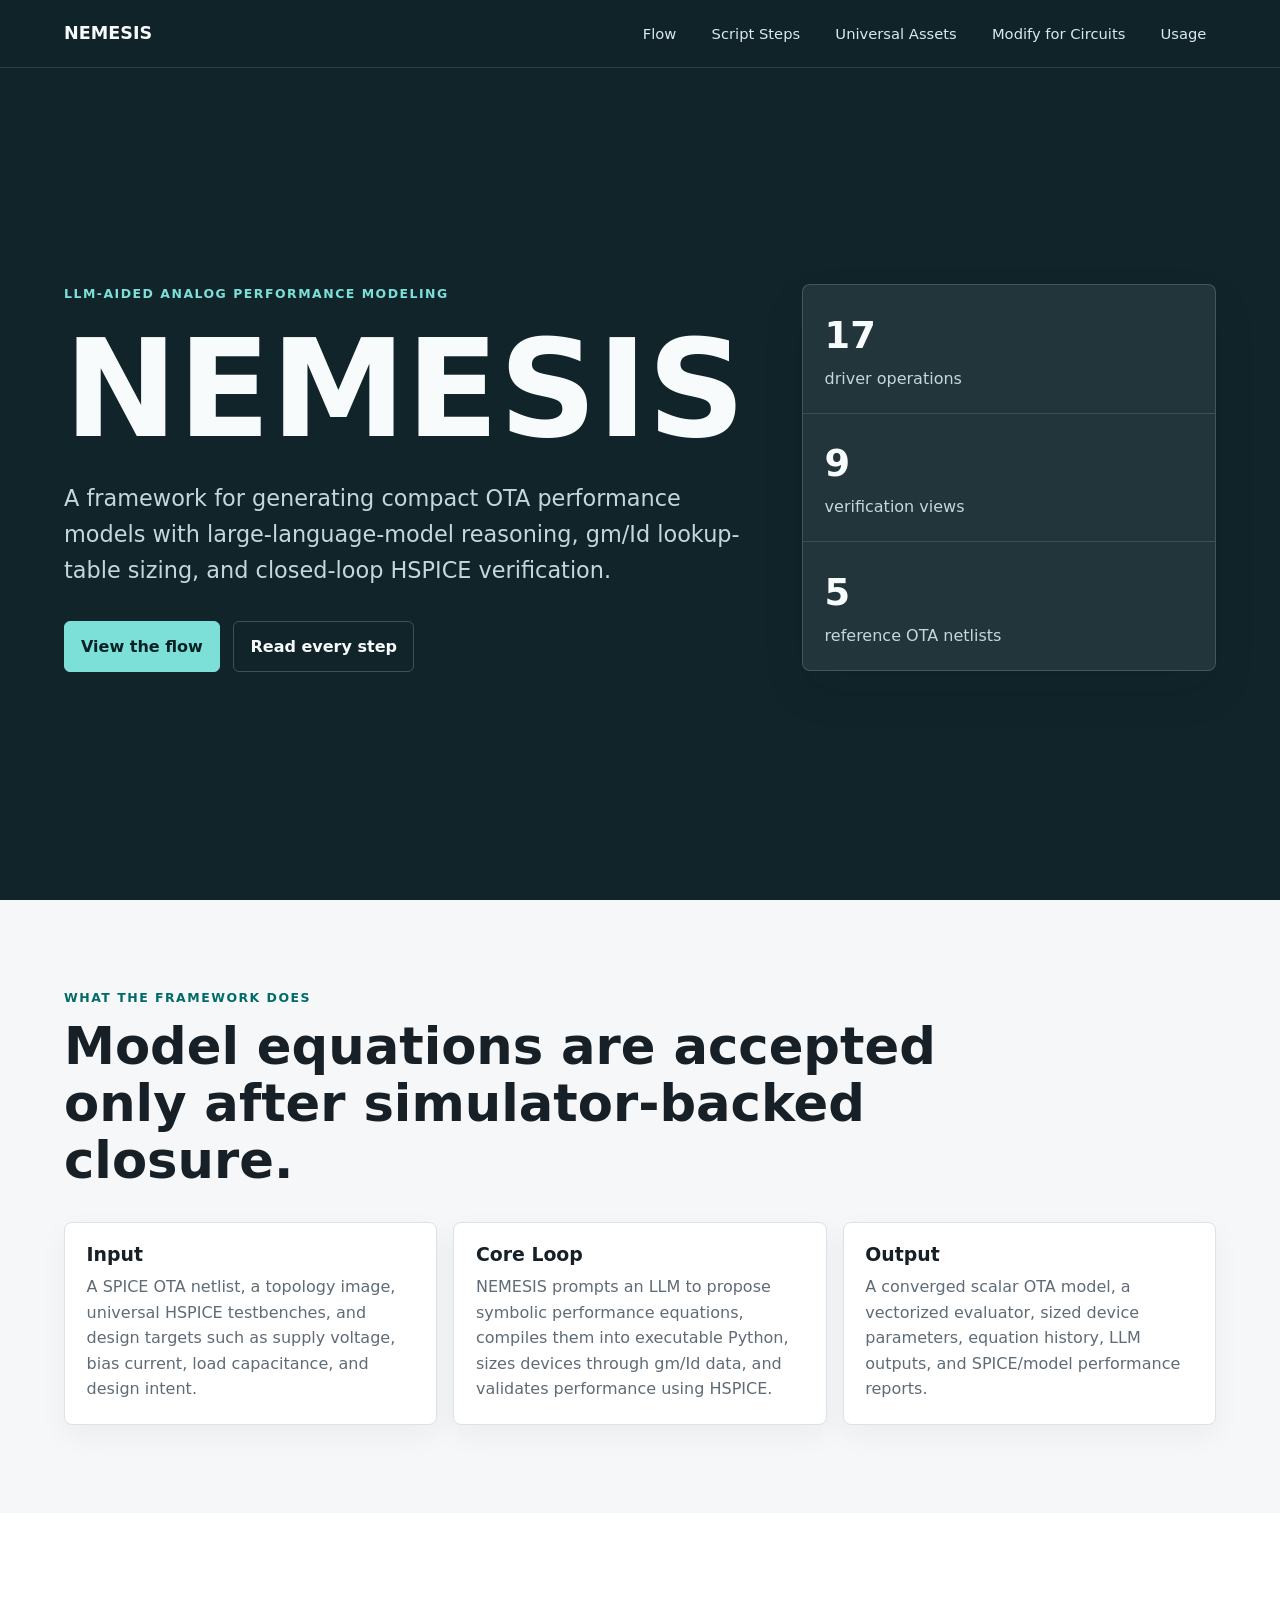
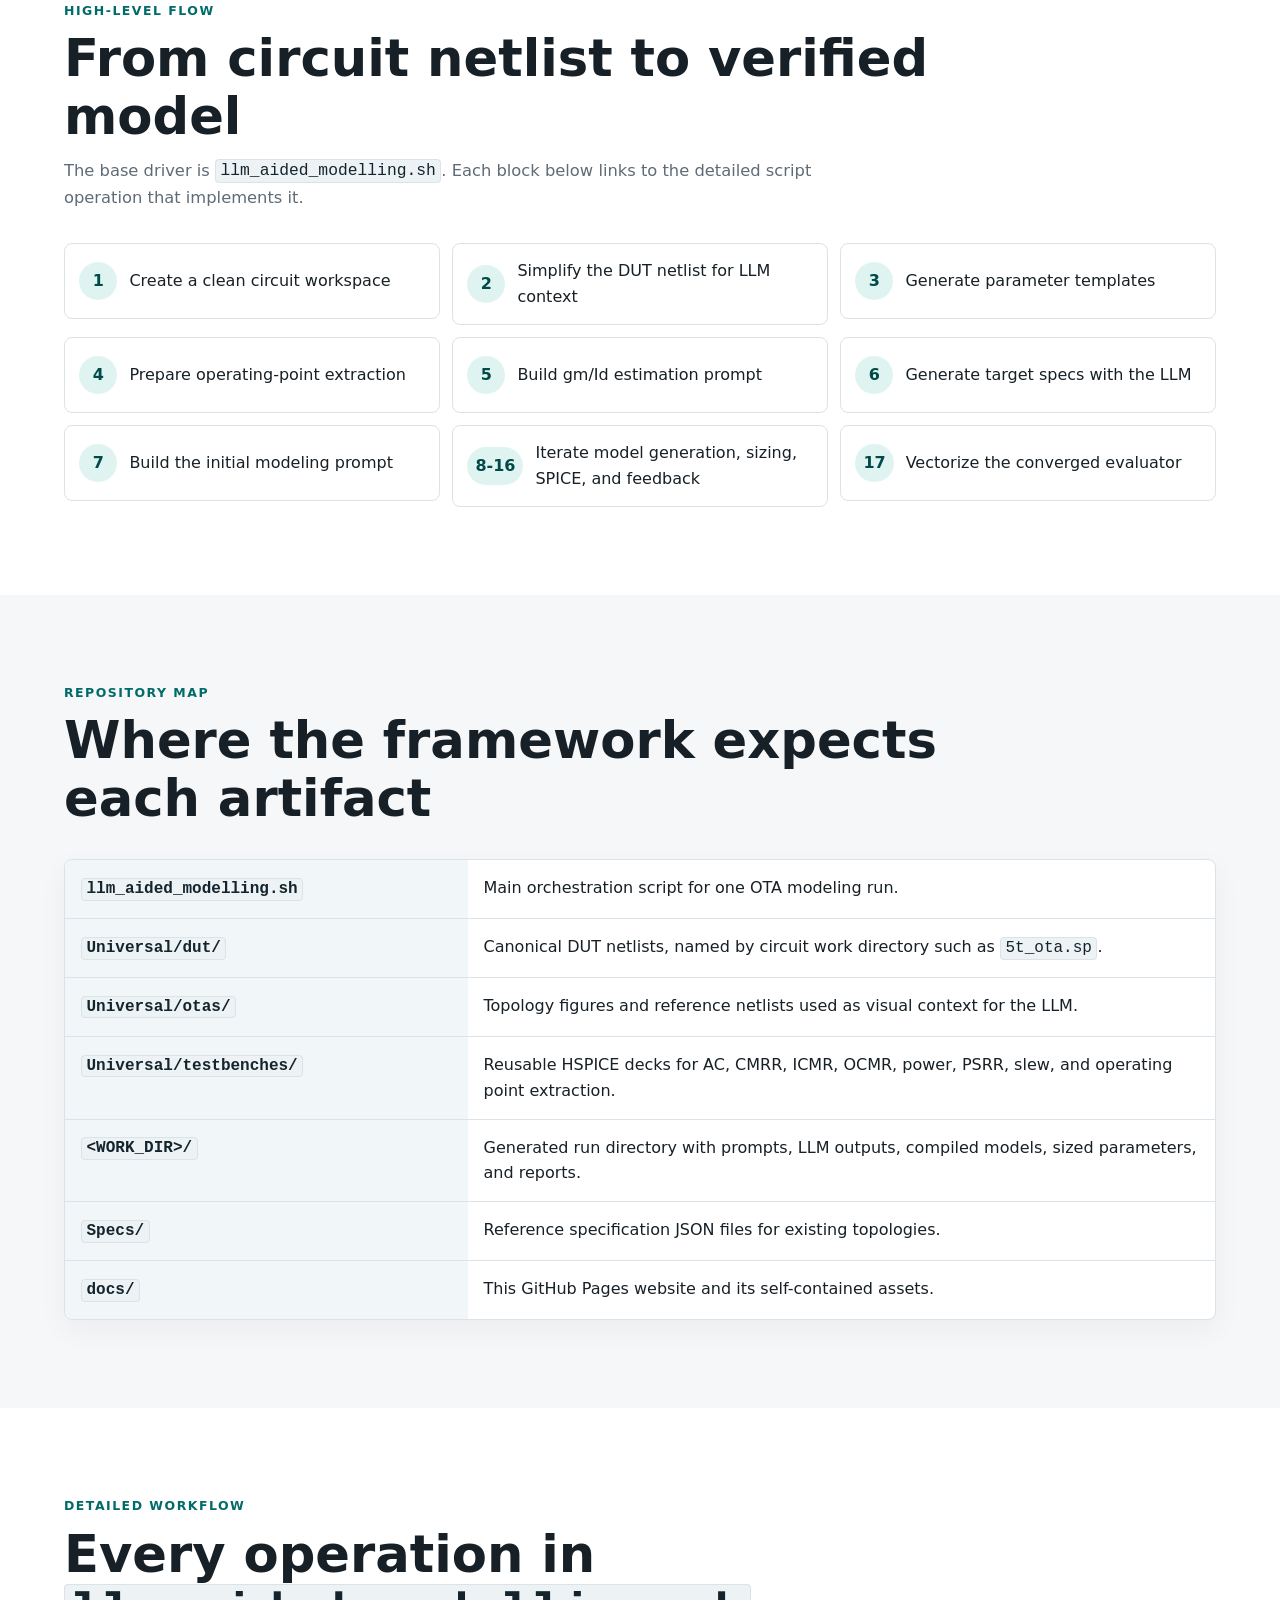
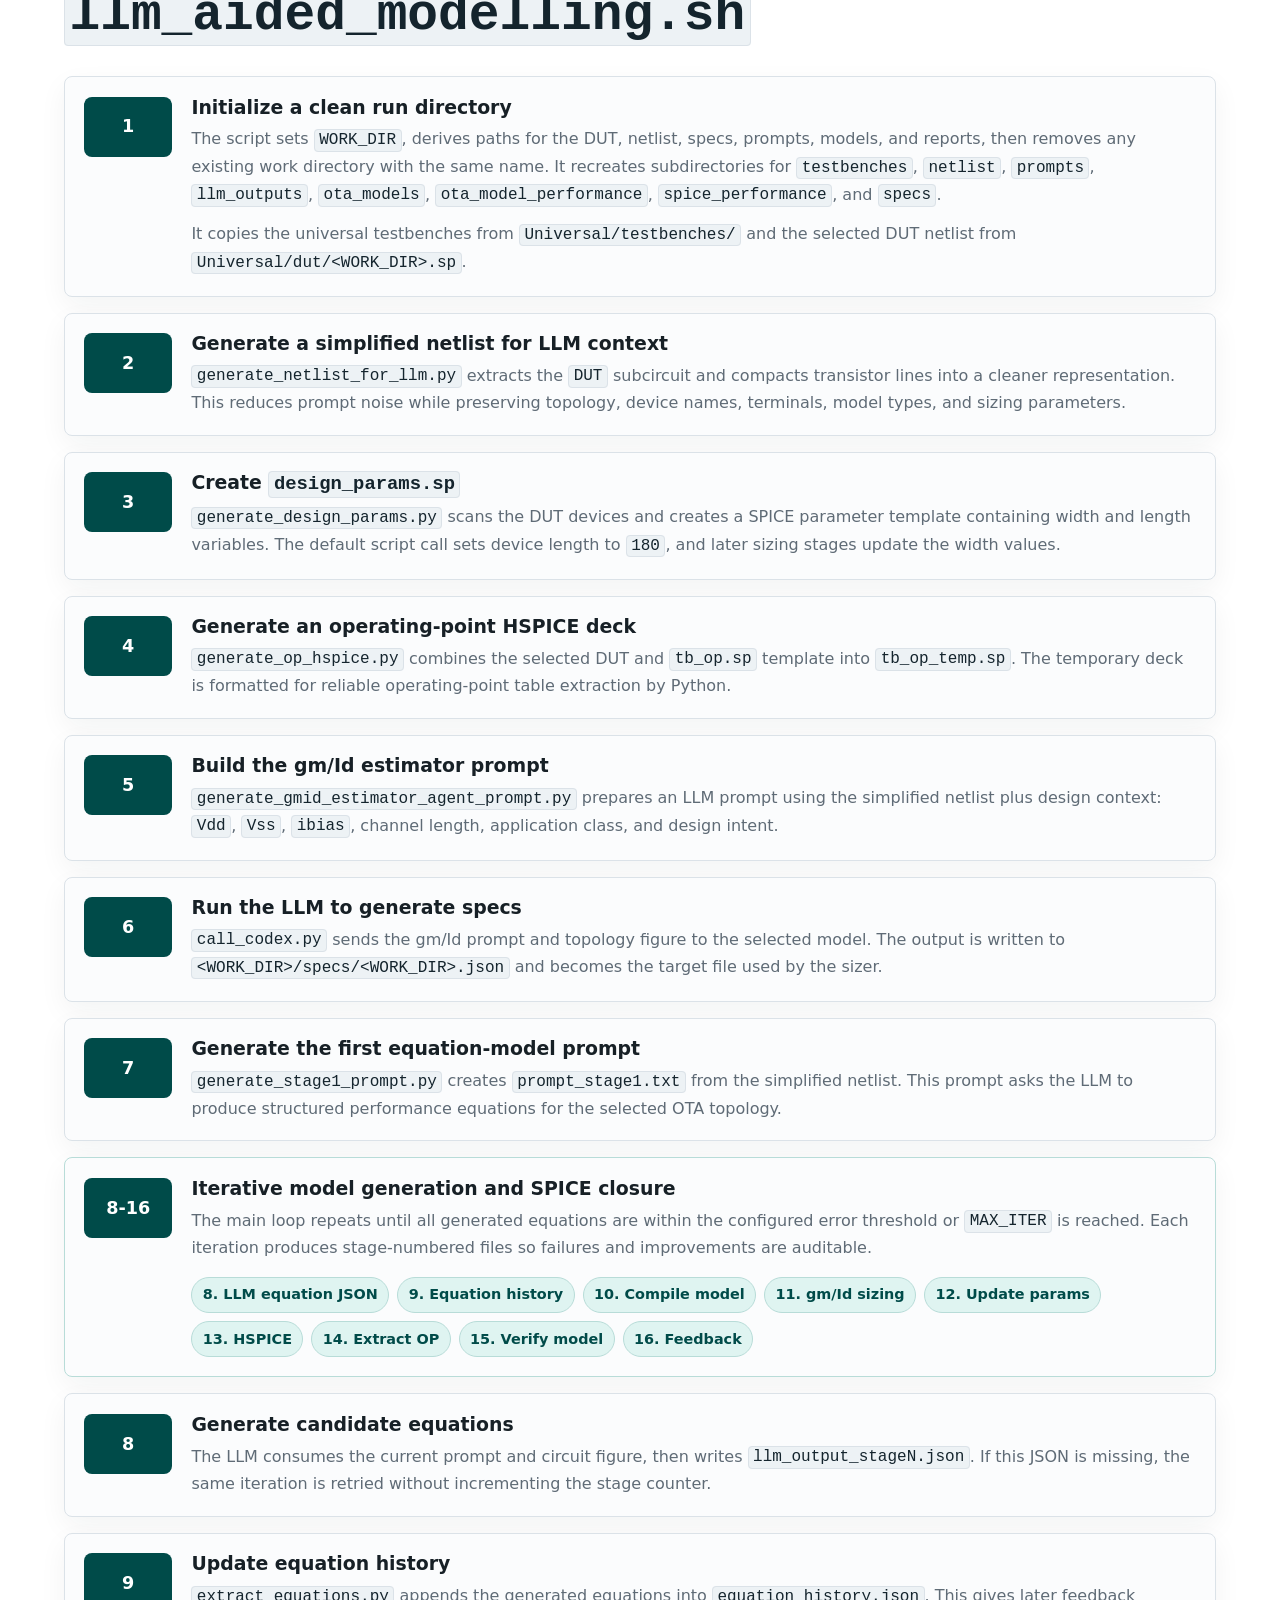
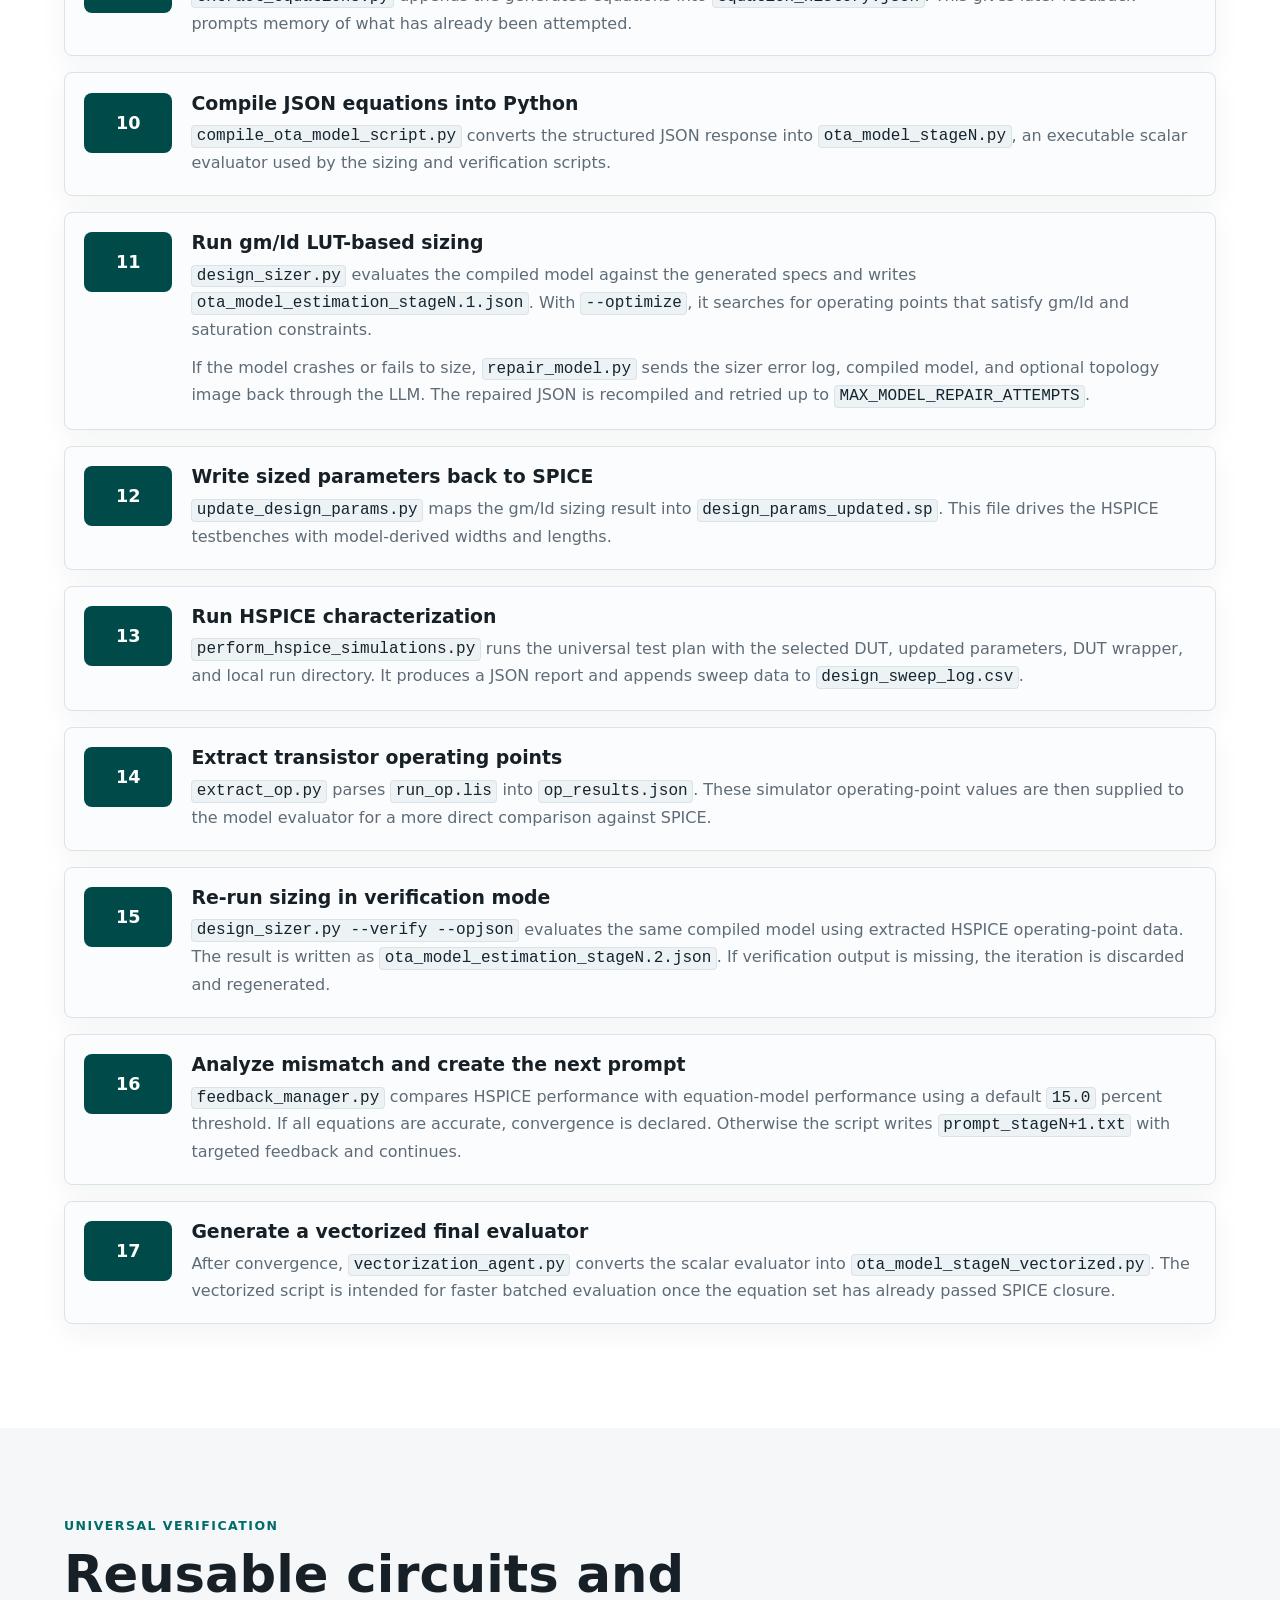
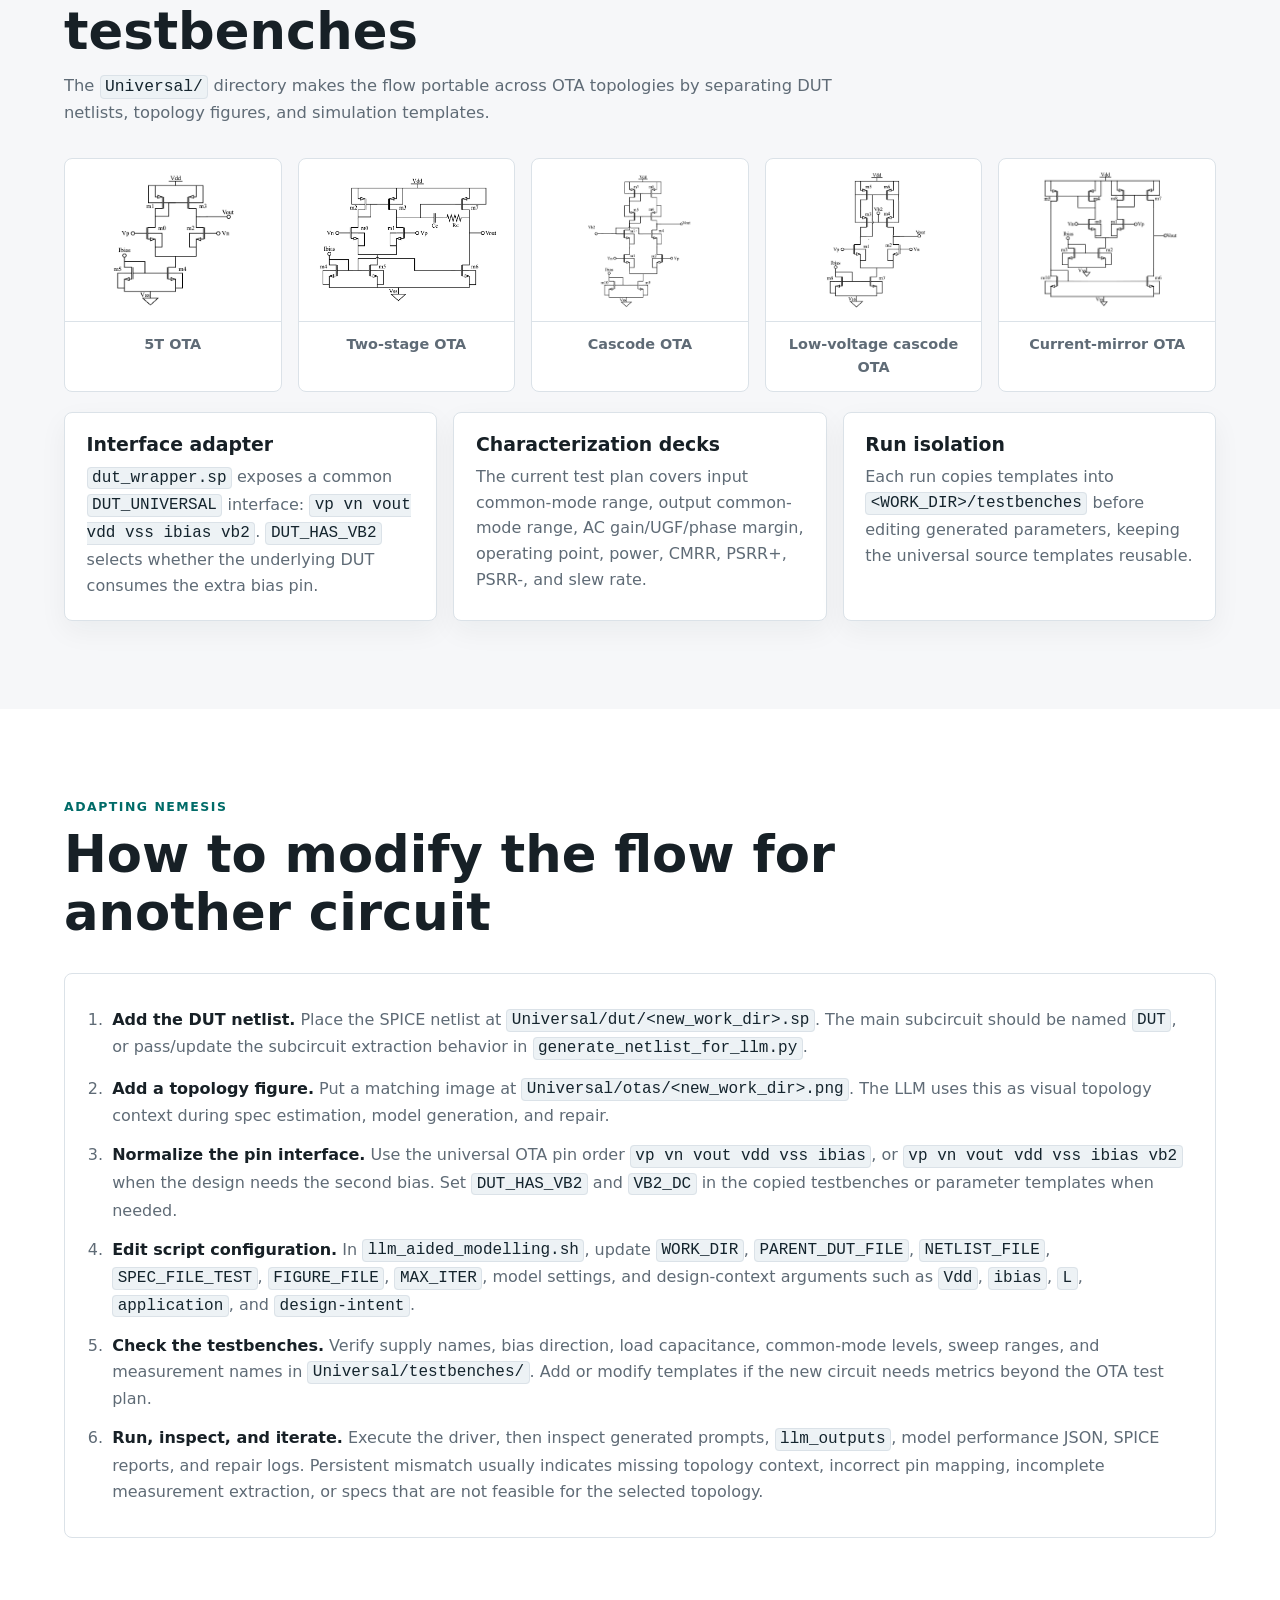
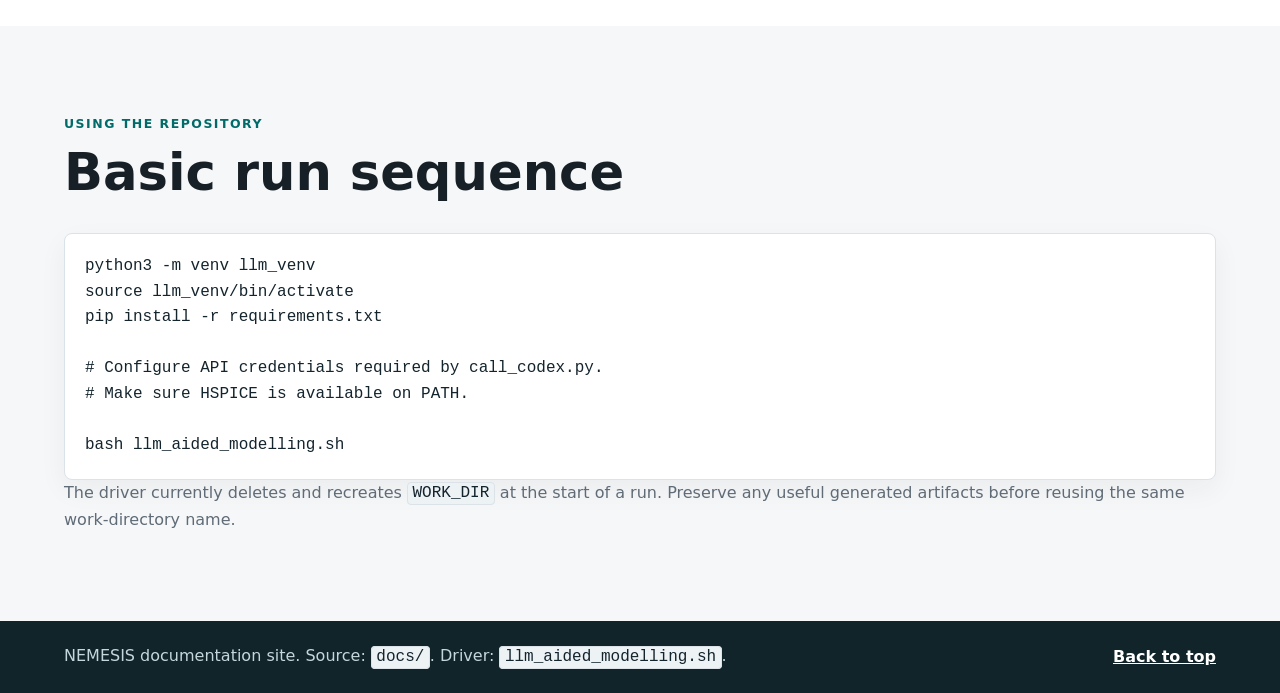
==== docs/index.html @ aa4111bd "Adding documentation" ====
<!doctype html>
<html lang="en">
  <head>
    <meta charset="utf-8">
    <meta name="viewport" content="width=device-width, initial-scale=1">
    <title>NEMESIS | OTA Modeling With SPICE Verification</title>
    <meta
      name="description"
      content="NEMESIS documentation for LLM-aided OTA performance modeling with gm/Id sizing and HSPICE verification."
    >
    <link rel="stylesheet" href="styles.css">
  </head>
  <body>
    <header class="site-header">
      <nav class="topbar" aria-label="Primary">
        <a class="brand" href="#top" aria-label="NEMESIS home">NEMESIS</a>
        <button class="nav-toggle" type="button" aria-expanded="false" aria-controls="site-nav">Menu</button>
        <div class="nav-links" id="site-nav">
          <a href="#flow">Flow</a>
          <a href="#workflow">Script Steps</a>
          <a href="#universal">Universal Assets</a>
          <a href="#adapt">Modify for Circuits</a>
          <a href="#usage">Usage</a>
        </div>
      </nav>
      <section class="hero" id="top">
        <div class="hero-copy">
          <p class="eyebrow">LLM-aided analog performance modeling</p>
          <h1>NEMESIS</h1>
          <p class="lead">
            A framework for generating compact OTA performance models with large-language-model
            reasoning, gm/Id lookup-table sizing, and closed-loop HSPICE verification.
          </p>
          <div class="hero-actions" aria-label="Page shortcuts">
            <a class="button primary" href="#flow">View the flow</a>
            <a class="button secondary" href="#workflow">Read every step</a>
          </div>
        </div>
        <div class="hero-panel" aria-label="Framework summary">
          <div class="metric">
            <span class="metric-value">17</span>
            <span class="metric-label">driver operations</span>
          </div>
          <div class="metric">
            <span class="metric-value">9</span>
            <span class="metric-label">verification views</span>
          </div>
          <div class="metric">
            <span class="metric-value">5</span>
            <span class="metric-label">reference OTA netlists</span>
          </div>
        </div>
      </section>
    </header>

    <main>
      <section class="section intro" id="overview">
        <div class="section-heading">
          <p class="eyebrow">What the framework does</p>
          <h2>Model equations are accepted only after simulator-backed closure.</h2>
        </div>
        <div class="intro-grid">
          <article>
            <h3>Input</h3>
            <p>
              A SPICE OTA netlist, a topology image, universal HSPICE testbenches, and design
              targets such as supply voltage, bias current, load capacitance, and design intent.
            </p>
          </article>
          <article>
            <h3>Core Loop</h3>
            <p>
              NEMESIS prompts an LLM to propose symbolic performance equations, compiles them into
              executable Python, sizes devices through gm/Id data, and validates performance using
              HSPICE.
            </p>
          </article>
          <article>
            <h3>Output</h3>
            <p>
              A converged scalar OTA model, a vectorized evaluator, sized device parameters,
              equation history, LLM outputs, and SPICE/model performance reports.
            </p>
          </article>
        </div>
      </section>

      <section class="section" id="flow">
        <div class="section-heading">
          <p class="eyebrow">High-level flow</p>
          <h2>From circuit netlist to verified model</h2>
          <p>
            The base driver is <code>llm_aided_modelling.sh</code>. Each block below links to the
            detailed script operation that implements it.
          </p>
        </div>
        <ol class="flow-map">
          <li><a href="#step-1"><span>1</span> Create a clean circuit workspace</a></li>
          <li><a href="#step-2"><span>2</span> Simplify the DUT netlist for LLM context</a></li>
          <li><a href="#step-3"><span>3</span> Generate parameter templates</a></li>
          <li><a href="#step-4"><span>4</span> Prepare operating-point extraction</a></li>
          <li><a href="#step-5"><span>5</span> Build gm/Id estimation prompt</a></li>
          <li><a href="#step-6"><span>6</span> Generate target specs with the LLM</a></li>
          <li><a href="#step-7"><span>7</span> Build the initial modeling prompt</a></li>
          <li><a href="#loop"><span>8-16</span> Iterate model generation, sizing, SPICE, and feedback</a></li>
          <li><a href="#step-17"><span>17</span> Vectorize the converged evaluator</a></li>
        </ol>
      </section>

      <section class="section" id="repo-layout">
        <div class="section-heading">
          <p class="eyebrow">Repository map</p>
          <h2>Where the framework expects each artifact</h2>
        </div>
        <div class="layout-table">
          <div><code>llm_aided_modelling.sh</code></div>
          <div>Main orchestration script for one OTA modeling run.</div>
          <div><code>Universal/dut/</code></div>
          <div>Canonical DUT netlists, named by circuit work directory such as <code>5t_ota.sp</code>.</div>
          <div><code>Universal/otas/</code></div>
          <div>Topology figures and reference netlists used as visual context for the LLM.</div>
          <div><code>Universal/testbenches/</code></div>
          <div>Reusable HSPICE decks for AC, CMRR, ICMR, OCMR, power, PSRR, slew, and operating point extraction.</div>
          <div><code>&lt;WORK_DIR&gt;/</code></div>
          <div>Generated run directory with prompts, LLM outputs, compiled models, sized parameters, and reports.</div>
          <div><code>Specs/</code></div>
          <div>Reference specification JSON files for existing topologies.</div>
          <div><code>docs/</code></div>
          <div>This GitHub Pages website and its self-contained assets.</div>
        </div>
      </section>

      <section class="section" id="workflow">
        <div class="section-heading">
          <p class="eyebrow">Detailed workflow</p>
          <h2>Every operation in <code>llm_aided_modelling.sh</code></h2>
        </div>

        <article class="step" id="step-1">
          <div class="step-index">1</div>
          <div>
            <h3>Initialize a clean run directory</h3>
            <p>
              The script sets <code>WORK_DIR</code>, derives paths for the DUT, netlist, specs,
              prompts, models, and reports, then removes any existing work directory with the same
              name. It recreates subdirectories for <code>testbenches</code>, <code>netlist</code>,
              <code>prompts</code>, <code>llm_outputs</code>, <code>ota_models</code>,
              <code>ota_model_performance</code>, <code>spice_performance</code>, and
              <code>specs</code>.
            </p>
            <p>
              It copies the universal testbenches from <code>Universal/testbenches/</code> and the
              selected DUT netlist from <code>Universal/dut/&lt;WORK_DIR&gt;.sp</code>.
            </p>
          </div>
        </article>

        <article class="step" id="step-2">
          <div class="step-index">2</div>
          <div>
            <h3>Generate a simplified netlist for LLM context</h3>
            <p>
              <code>generate_netlist_for_llm.py</code> extracts the <code>DUT</code> subcircuit and
              compacts transistor lines into a cleaner representation. This reduces prompt noise
              while preserving topology, device names, terminals, model types, and sizing
              parameters.
            </p>
          </div>
        </article>

        <article class="step" id="step-3">
          <div class="step-index">3</div>
          <div>
            <h3>Create <code>design_params.sp</code></h3>
            <p>
              <code>generate_design_params.py</code> scans the DUT devices and creates a SPICE
              parameter template containing width and length variables. The default script call sets
              device length to <code>180</code>, and later sizing stages update the width values.
            </p>
          </div>
        </article>

        <article class="step" id="step-4">
          <div class="step-index">4</div>
          <div>
            <h3>Generate an operating-point HSPICE deck</h3>
            <p>
              <code>generate_op_hspice.py</code> combines the selected DUT and
              <code>tb_op.sp</code> template into <code>tb_op_temp.sp</code>. The temporary deck is
              formatted for reliable operating-point table extraction by Python.
            </p>
          </div>
        </article>

        <article class="step" id="step-5">
          <div class="step-index">5</div>
          <div>
            <h3>Build the gm/Id estimator prompt</h3>
            <p>
              <code>generate_gmid_estimator_agent_prompt.py</code> prepares an LLM prompt using the
              simplified netlist plus design context: <code>Vdd</code>, <code>Vss</code>,
              <code>ibias</code>, channel length, application class, and design intent.
            </p>
          </div>
        </article>

        <article class="step" id="step-6">
          <div class="step-index">6</div>
          <div>
            <h3>Run the LLM to generate specs</h3>
            <p>
              <code>call_codex.py</code> sends the gm/Id prompt and topology figure to the selected
              model. The output is written to <code>&lt;WORK_DIR&gt;/specs/&lt;WORK_DIR&gt;.json</code>
              and becomes the target file used by the sizer.
            </p>
          </div>
        </article>

        <article class="step" id="step-7">
          <div class="step-index">7</div>
          <div>
            <h3>Generate the first equation-model prompt</h3>
            <p>
              <code>generate_stage1_prompt.py</code> creates <code>prompt_stage1.txt</code> from the
              simplified netlist. This prompt asks the LLM to produce structured performance
              equations for the selected OTA topology.
            </p>
          </div>
        </article>

        <article class="step loop" id="loop">
          <div class="step-index">8-16</div>
          <div>
            <h3>Iterative model generation and SPICE closure</h3>
            <p>
              The main loop repeats until all generated equations are within the configured error
              threshold or <code>MAX_ITER</code> is reached. Each iteration produces stage-numbered
              files so failures and improvements are auditable.
            </p>
            <div class="substeps">
              <a href="#step-8">8. LLM equation JSON</a>
              <a href="#step-9">9. Equation history</a>
              <a href="#step-10">10. Compile model</a>
              <a href="#step-11">11. gm/Id sizing</a>
              <a href="#step-12">12. Update params</a>
              <a href="#step-13">13. HSPICE</a>
              <a href="#step-14">14. Extract OP</a>
              <a href="#step-15">15. Verify model</a>
              <a href="#step-16">16. Feedback</a>
            </div>
          </div>
        </article>

        <article class="step" id="step-8">
          <div class="step-index">8</div>
          <div>
            <h3>Generate candidate equations</h3>
            <p>
              The LLM consumes the current prompt and circuit figure, then writes
              <code>llm_output_stageN.json</code>. If this JSON is missing, the same iteration is
              retried without incrementing the stage counter.
            </p>
          </div>
        </article>

        <article class="step" id="step-9">
          <div class="step-index">9</div>
          <div>
            <h3>Update equation history</h3>
            <p>
              <code>extract_equations.py</code> appends the generated equations into
              <code>equation_history.json</code>. This gives later feedback prompts memory of what
              has already been attempted.
            </p>
          </div>
        </article>

        <article class="step" id="step-10">
          <div class="step-index">10</div>
          <div>
            <h3>Compile JSON equations into Python</h3>
            <p>
              <code>compile_ota_model_script.py</code> converts the structured JSON response into
              <code>ota_model_stageN.py</code>, an executable scalar evaluator used by the sizing and
              verification scripts.
            </p>
          </div>
        </article>

        <article class="step" id="step-11">
          <div class="step-index">11</div>
          <div>
            <h3>Run gm/Id LUT-based sizing</h3>
            <p>
              <code>design_sizer.py</code> evaluates the compiled model against the generated specs
              and writes <code>ota_model_estimation_stageN.1.json</code>. With
              <code>--optimize</code>, it searches for operating points that satisfy gm/Id and
              saturation constraints.
            </p>
            <p>
              If the model crashes or fails to size, <code>repair_model.py</code> sends the sizer
              error log, compiled model, and optional topology image back through the LLM. The
              repaired JSON is recompiled and retried up to <code>MAX_MODEL_REPAIR_ATTEMPTS</code>.
            </p>
          </div>
        </article>

        <article class="step" id="step-12">
          <div class="step-index">12</div>
          <div>
            <h3>Write sized parameters back to SPICE</h3>
            <p>
              <code>update_design_params.py</code> maps the gm/Id sizing result into
              <code>design_params_updated.sp</code>. This file drives the HSPICE testbenches with
              model-derived widths and lengths.
            </p>
          </div>
        </article>

        <article class="step" id="step-13">
          <div class="step-index">13</div>
          <div>
            <h3>Run HSPICE characterization</h3>
            <p>
              <code>perform_hspice_simulations.py</code> runs the universal test plan with the
              selected DUT, updated parameters, DUT wrapper, and local run directory. It produces a
              JSON report and appends sweep data to <code>design_sweep_log.csv</code>.
            </p>
          </div>
        </article>

        <article class="step" id="step-14">
          <div class="step-index">14</div>
          <div>
            <h3>Extract transistor operating points</h3>
            <p>
              <code>extract_op.py</code> parses <code>run_op.lis</code> into
              <code>op_results.json</code>. These simulator operating-point values are then supplied
              to the model evaluator for a more direct comparison against SPICE.
            </p>
          </div>
        </article>

        <article class="step" id="step-15">
          <div class="step-index">15</div>
          <div>
            <h3>Re-run sizing in verification mode</h3>
            <p>
              <code>design_sizer.py --verify --opjson</code> evaluates the same compiled model using
              extracted HSPICE operating-point data. The result is written as
              <code>ota_model_estimation_stageN.2.json</code>. If verification output is missing,
              the iteration is discarded and regenerated.
            </p>
          </div>
        </article>

        <article class="step" id="step-16">
          <div class="step-index">16</div>
          <div>
            <h3>Analyze mismatch and create the next prompt</h3>
            <p>
              <code>feedback_manager.py</code> compares HSPICE performance with equation-model
              performance using a default <code>15.0</code> percent threshold. If all equations are
              accurate, convergence is declared. Otherwise the script writes
              <code>prompt_stageN+1.txt</code> with targeted feedback and continues.
            </p>
          </div>
        </article>

        <article class="step" id="step-17">
          <div class="step-index">17</div>
          <div>
            <h3>Generate a vectorized final evaluator</h3>
            <p>
              After convergence, <code>vectorization_agent.py</code> converts the scalar evaluator
              into <code>ota_model_stageN_vectorized.py</code>. The vectorized script is intended for
              faster batched evaluation once the equation set has already passed SPICE closure.
            </p>
          </div>
        </article>
      </section>

      <section class="section" id="universal">
        <div class="section-heading">
          <p class="eyebrow">Universal verification</p>
          <h2>Reusable circuits and testbenches</h2>
          <p>
            The <code>Universal/</code> directory makes the flow portable across OTA topologies by
            separating DUT netlists, topology figures, and simulation templates.
          </p>
        </div>

        <div class="gallery">
          <figure><img src="assets/5t_ota.png" alt="5 transistor OTA topology"><figcaption>5T OTA</figcaption></figure>
          <figure><img src="assets/2s_ota.png" alt="Two-stage OTA topology"><figcaption>Two-stage OTA</figcaption></figure>
          <figure><img src="assets/cascode_ota.png" alt="Cascode OTA topology"><figcaption>Cascode OTA</figcaption></figure>
          <figure><img src="assets/lv_cas_ota.png" alt="Low-voltage cascode OTA topology"><figcaption>Low-voltage cascode OTA</figcaption></figure>
          <figure><img src="assets/cm_ota.png" alt="Current mirror OTA topology"><figcaption>Current-mirror OTA</figcaption></figure>
        </div>

        <div class="cards">
          <article>
            <h3>Interface adapter</h3>
            <p>
              <code>dut_wrapper.sp</code> exposes a common <code>DUT_UNIVERSAL</code> interface:
              <code>vp vn vout vdd vss ibias vb2</code>. <code>DUT_HAS_VB2</code> selects whether
              the underlying DUT consumes the extra bias pin.
            </p>
          </article>
          <article>
            <h3>Characterization decks</h3>
            <p>
              The current test plan covers input common-mode range, output common-mode range, AC
              gain/UGF/phase margin, operating point, power, CMRR, PSRR+, PSRR-, and slew rate.
            </p>
          </article>
          <article>
            <h3>Run isolation</h3>
            <p>
              Each run copies templates into <code>&lt;WORK_DIR&gt;/testbenches</code> before editing
              generated parameters, keeping the universal source templates reusable.
            </p>
          </article>
        </div>
      </section>

      <section class="section" id="adapt">
        <div class="section-heading">
          <p class="eyebrow">Adapting NEMESIS</p>
          <h2>How to modify the flow for another circuit</h2>
        </div>
        <ol class="adapt-list">
          <li>
            <strong>Add the DUT netlist.</strong>
            Place the SPICE netlist at <code>Universal/dut/&lt;new_work_dir&gt;.sp</code>. The main
            subcircuit should be named <code>DUT</code>, or pass/update the subcircuit extraction
            behavior in <code>generate_netlist_for_llm.py</code>.
          </li>
          <li>
            <strong>Add a topology figure.</strong>
            Put a matching image at <code>Universal/otas/&lt;new_work_dir&gt;.png</code>. The LLM uses
            this as visual topology context during spec estimation, model generation, and repair.
          </li>
          <li>
            <strong>Normalize the pin interface.</strong>
            Use the universal OTA pin order <code>vp vn vout vdd vss ibias</code>, or
            <code>vp vn vout vdd vss ibias vb2</code> when the design needs the second bias.
            Set <code>DUT_HAS_VB2</code> and <code>VB2_DC</code> in the copied testbenches or
            parameter templates when needed.
          </li>
          <li>
            <strong>Edit script configuration.</strong>
            In <code>llm_aided_modelling.sh</code>, update <code>WORK_DIR</code>,
            <code>PARENT_DUT_FILE</code>, <code>NETLIST_FILE</code>, <code>SPEC_FILE_TEST</code>,
            <code>FIGURE_FILE</code>, <code>MAX_ITER</code>, model settings, and design-context
            arguments such as <code>Vdd</code>, <code>ibias</code>, <code>L</code>,
            <code>application</code>, and <code>design-intent</code>.
          </li>
          <li>
            <strong>Check the testbenches.</strong>
            Verify supply names, bias direction, load capacitance, common-mode levels, sweep ranges,
            and measurement names in <code>Universal/testbenches/</code>. Add or modify templates if
            the new circuit needs metrics beyond the OTA test plan.
          </li>
          <li>
            <strong>Run, inspect, and iterate.</strong>
            Execute the driver, then inspect generated prompts, <code>llm_outputs</code>, model
            performance JSON, SPICE reports, and repair logs. Persistent mismatch usually indicates
            missing topology context, incorrect pin mapping, incomplete measurement extraction, or
            specs that are not feasible for the selected topology.
          </li>
        </ol>
      </section>

      <section class="section" id="usage">
        <div class="section-heading">
          <p class="eyebrow">Using the repository</p>
          <h2>Basic run sequence</h2>
        </div>
        <div class="command-block">
          <pre><code>python3 -m venv llm_venv
source llm_venv/bin/activate
pip install -r requirements.txt

# Configure API credentials required by call_codex.py.
# Make sure HSPICE is available on PATH.

bash llm_aided_modelling.sh</code></pre>
        </div>
        <p>
          The driver currently deletes and recreates <code>WORK_DIR</code> at the start of a run.
          Preserve any useful generated artifacts before reusing the same work-directory name.
        </p>
      </section>
    </main>

    <footer class="footer">
      <p>NEMESIS documentation site. Source: <code>docs/</code>. Driver: <code>llm_aided_modelling.sh</code>.</p>
      <a href="#top">Back to top</a>
    </footer>

    <script src="script.js"></script>
  </body>
</html>
---- docs/styles.css ----
:root {
  --bg: #f6f7f9;
  --surface: #ffffff;
  --ink: #172026;
  --muted: #5f6b76;
  --line: #dbe2e8;
  --accent: #006b68;
  --accent-dark: #004b49;
  --accent-soft: #dff4f1;
  --warning: #8a5b00;
  --code: #14242d;
  --shadow: 0 20px 45px rgba(18, 31, 40, 0.08);
}

* {
  box-sizing: border-box;
}

html {
  scroll-behavior: smooth;
}

body {
  margin: 0;
  background: var(--bg);
  color: var(--ink);
  font-family: Inter, ui-sans-serif, system-ui, -apple-system, BlinkMacSystemFont, "Segoe UI", sans-serif;
  line-height: 1.6;
}

a {
  color: inherit;
}

code,
pre {
  font-family: "SFMono-Regular", Consolas, "Liberation Mono", monospace;
}

code {
  background: #edf2f5;
  border: 1px solid var(--line);
  border-radius: 4px;
  color: var(--code);
  padding: 0.08rem 0.28rem;
}

.site-header {
  background: #10242a;
  color: #f7fbfc;
}

.topbar {
  align-items: center;
  border-bottom: 1px solid rgba(255, 255, 255, 0.12);
  display: flex;
  justify-content: space-between;
  min-height: 68px;
  padding: 0 5vw;
  position: sticky;
  top: 0;
  z-index: 20;
  background: rgba(16, 36, 42, 0.95);
  backdrop-filter: blur(10px);
}

.brand {
  font-size: 1.1rem;
  font-weight: 800;
  letter-spacing: 0;
  text-decoration: none;
}

.nav-links {
  align-items: center;
  display: flex;
  gap: 1rem;
}

.nav-links a {
  border-radius: 4px;
  color: #dce9ec;
  font-size: 0.92rem;
  padding: 0.45rem 0.6rem;
  text-decoration: none;
}

.nav-links a:hover {
  background: rgba(255, 255, 255, 0.09);
  color: #ffffff;
}

.nav-toggle {
  display: none;
}

.hero {
  align-items: center;
  display: grid;
  gap: 3rem;
  grid-template-columns: minmax(0, 1.25fr) minmax(280px, 0.75fr);
  min-height: calc(100vh - 68px);
  padding: 7vw 5vw 8vw;
}

.hero-copy {
  max-width: 820px;
}

.eyebrow {
  color: var(--accent);
  font-size: 0.78rem;
  font-weight: 800;
  letter-spacing: 0.12em;
  margin: 0 0 0.6rem;
  text-transform: uppercase;
}

.site-header .eyebrow {
  color: #7de0d8;
}

h1,
h2,
h3 {
  letter-spacing: 0;
  line-height: 1.12;
  margin: 0;
}

h1 {
  font-size: clamp(3.4rem, 11vw, 8.5rem);
  font-weight: 900;
}

h2 {
  font-size: clamp(2rem, 4vw, 3.7rem);
  max-width: 980px;
}

h3 {
  font-size: 1.18rem;
}

p {
  color: var(--muted);
  margin: 0;
}

.site-header p {
  color: #c6d7dc;
}

.lead {
  font-size: clamp(1.05rem, 2vw, 1.4rem);
  margin-top: 1rem;
  max-width: 820px;
}

.hero-actions {
  display: flex;
  flex-wrap: wrap;
  gap: 0.85rem;
  margin-top: 2rem;
}

.button {
  border: 1px solid rgba(255, 255, 255, 0.2);
  border-radius: 6px;
  display: inline-flex;
  font-weight: 750;
  min-height: 44px;
  padding: 0.72rem 1rem;
  text-decoration: none;
}

.button.primary {
  background: #7de0d8;
  border-color: #7de0d8;
  color: #072225;
}

.button.secondary {
  color: #f7fbfc;
}

.hero-panel {
  background: rgba(255, 255, 255, 0.08);
  border: 1px solid rgba(255, 255, 255, 0.16);
  border-radius: 8px;
  box-shadow: var(--shadow);
  display: grid;
}

.metric {
  border-bottom: 1px solid rgba(255, 255, 255, 0.13);
  padding: 1.35rem;
}

.metric:last-child {
  border-bottom: 0;
}

.metric-value {
  display: block;
  font-size: 2.3rem;
  font-weight: 900;
}

.metric-label {
  color: #c6d7dc;
}

.section {
  padding: 5.5rem 5vw;
}

.section:nth-child(even) {
  background: var(--surface);
}

.section-heading {
  margin-bottom: 2rem;
  max-width: 1050px;
}

.section-heading p:not(.eyebrow) {
  font-size: 1.02rem;
  margin-top: 0.8rem;
  max-width: 780px;
}

.intro-grid,
.cards {
  display: grid;
  gap: 1rem;
  grid-template-columns: repeat(3, minmax(0, 1fr));
}

.intro-grid article,
.cards article,
.step,
.layout-table,
.command-block {
  background: var(--surface);
  border: 1px solid var(--line);
  border-radius: 8px;
  box-shadow: 0 10px 28px rgba(18, 31, 40, 0.05);
}

.section:nth-child(even) .intro-grid article,
.section:nth-child(even) .cards article,
.section:nth-child(even) .step,
.section:nth-child(even) .layout-table,
.section:nth-child(even) .command-block {
  background: #fbfcfd;
}

.intro-grid article,
.cards article {
  padding: 1.35rem;
}

.intro-grid h3,
.cards h3 {
  margin-bottom: 0.55rem;
}

.flow-map {
  counter-reset: flow;
  display: grid;
  gap: 0.75rem;
  grid-template-columns: repeat(3, minmax(0, 1fr));
  list-style: none;
  margin: 0;
  padding: 0;
}

.flow-map a {
  align-items: center;
  background: var(--surface);
  border: 1px solid var(--line);
  border-radius: 8px;
  display: flex;
  gap: 0.75rem;
  min-height: 76px;
  padding: 0.9rem;
  text-decoration: none;
}

.flow-map a:hover {
  border-color: var(--accent);
}

.flow-map span {
  align-items: center;
  background: var(--accent-soft);
  border-radius: 999px;
  color: var(--accent-dark);
  display: inline-flex;
  flex: 0 0 auto;
  font-weight: 850;
  height: 38px;
  justify-content: center;
  min-width: 38px;
  padding: 0 0.5rem;
}

.layout-table {
  display: grid;
  grid-template-columns: minmax(220px, 0.35fr) minmax(0, 0.65fr);
  overflow: hidden;
}

.layout-table > div {
  border-bottom: 1px solid var(--line);
  padding: 0.95rem 1rem;
}

.layout-table > div:nth-last-child(-n + 2) {
  border-bottom: 0;
}

.layout-table > div:nth-child(odd) {
  background: #f1f6f8;
  font-weight: 700;
}

.step {
  display: grid;
  gap: 1.2rem;
  grid-template-columns: 88px minmax(0, 1fr);
  margin-bottom: 1rem;
  padding: 1.2rem;
  scroll-margin-top: 88px;
}

.step-index {
  align-items: center;
  background: var(--accent-dark);
  border-radius: 8px;
  color: #ffffff;
  display: flex;
  font-size: 1.1rem;
  font-weight: 900;
  height: 60px;
  justify-content: center;
  min-width: 60px;
  padding: 0 0.35rem;
}

.step h3 {
  margin-bottom: 0.55rem;
}

.step p + p {
  margin-top: 0.75rem;
}

.loop {
  border-color: #b8dcd8;
}

.substeps {
  display: flex;
  flex-wrap: wrap;
  gap: 0.5rem;
  margin-top: 1rem;
}

.substeps a {
  background: var(--accent-soft);
  border: 1px solid #b8dcd8;
  border-radius: 999px;
  color: var(--accent-dark);
  font-size: 0.9rem;
  font-weight: 750;
  padding: 0.35rem 0.65rem;
  text-decoration: none;
}

.gallery {
  display: grid;
  gap: 1rem;
  grid-template-columns: repeat(5, minmax(0, 1fr));
  margin-bottom: 1.25rem;
}

figure {
  background: var(--surface);
  border: 1px solid var(--line);
  border-radius: 8px;
  margin: 0;
  overflow: hidden;
}

figure img {
  aspect-ratio: 4 / 3;
  display: block;
  object-fit: contain;
  padding: 0.75rem;
  width: 100%;
}

figcaption {
  border-top: 1px solid var(--line);
  color: var(--muted);
  font-size: 0.9rem;
  font-weight: 700;
  padding: 0.7rem;
  text-align: center;
}

.adapt-list {
  background: var(--surface);
  border: 1px solid var(--line);
  border-radius: 8px;
  margin: 0;
  padding: 1.2rem 1.2rem 1.2rem 2.7rem;
}

.adapt-list li {
  color: var(--muted);
  margin: 0.85rem 0;
  padding-left: 0.25rem;
}

.adapt-list strong {
  color: var(--ink);
}

.command-block {
  overflow-x: auto;
}

pre {
  margin: 0;
  padding: 1.25rem;
}

pre code {
  background: transparent;
  border: 0;
  color: var(--code);
  display: block;
  padding: 0;
}

.footer {
  align-items: center;
  background: #10242a;
  color: #e9f3f5;
  display: flex;
  gap: 1rem;
  justify-content: space-between;
  padding: 1.4rem 5vw;
}

.footer p {
  color: #c6d7dc;
}

.footer a {
  color: #ffffff;
  font-weight: 800;
}

@media (max-width: 980px) {
  .hero,
  .intro-grid,
  .cards,
  .flow-map {
    grid-template-columns: 1fr;
  }

  .gallery {
    grid-template-columns: repeat(2, minmax(0, 1fr));
  }
}

@media (max-width: 720px) {
  .topbar {
    align-items: flex-start;
    flex-wrap: wrap;
    padding: 0.9rem 5vw;
  }

  .nav-toggle {
    background: transparent;
    border: 1px solid rgba(255, 255, 255, 0.35);
    border-radius: 6px;
    color: #ffffff;
    display: inline-flex;
    font: inherit;
    font-weight: 800;
    padding: 0.45rem 0.6rem;
  }

  .nav-links {
    display: none;
    flex-basis: 100%;
    flex-direction: column;
    gap: 0.2rem;
    margin-top: 0.8rem;
  }

  .nav-links.open {
    display: flex;
  }

  .nav-links a {
    width: 100%;
  }

  .hero {
    min-height: auto;
    padding-top: 5rem;
  }

  .section {
    padding: 4rem 5vw;
  }

  .layout-table,
  .step {
    grid-template-columns: 1fr;
  }

  .layout-table > div {
    border-bottom: 0;
  }

  .layout-table > div:nth-child(even) {
    border-bottom: 1px solid var(--line);
    padding-top: 0.2rem;
  }

  .gallery {
    grid-template-columns: 1fr;
  }

  .footer {
    align-items: flex-start;
    flex-direction: column;
  }
}
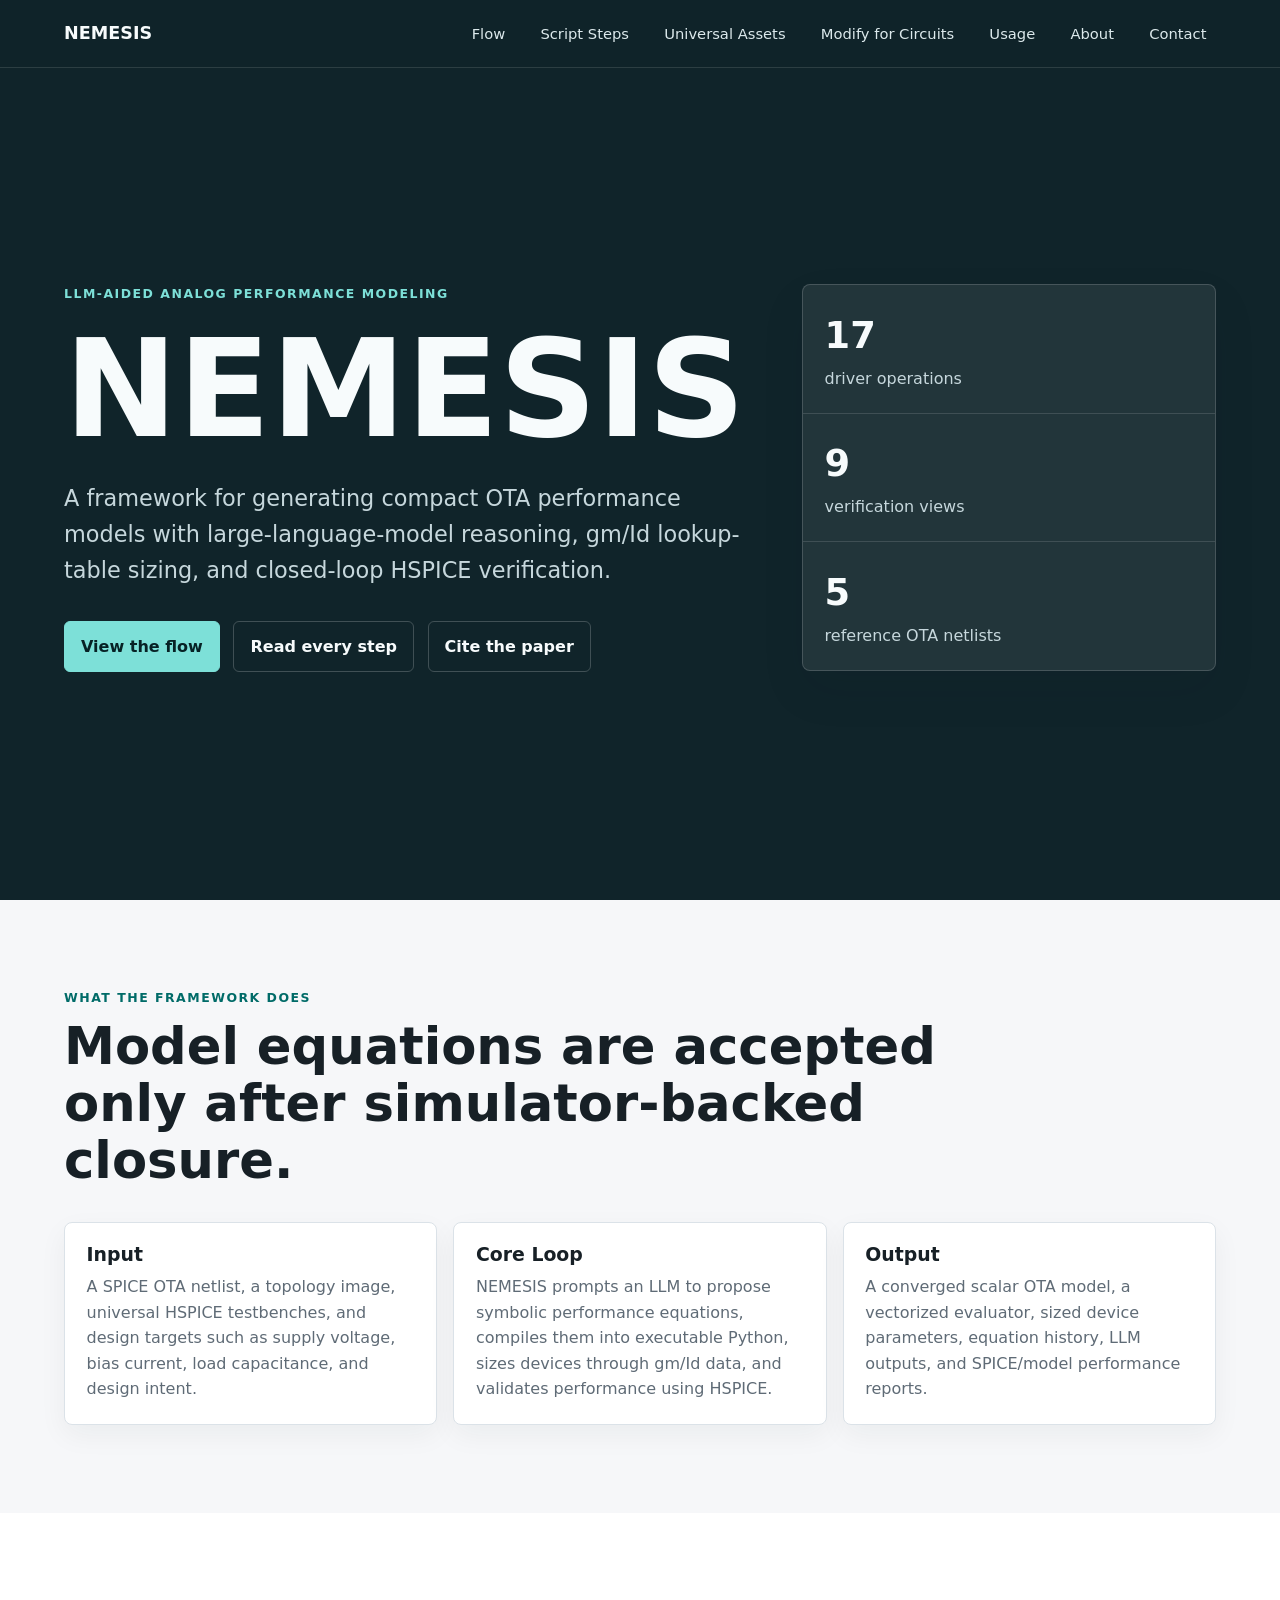
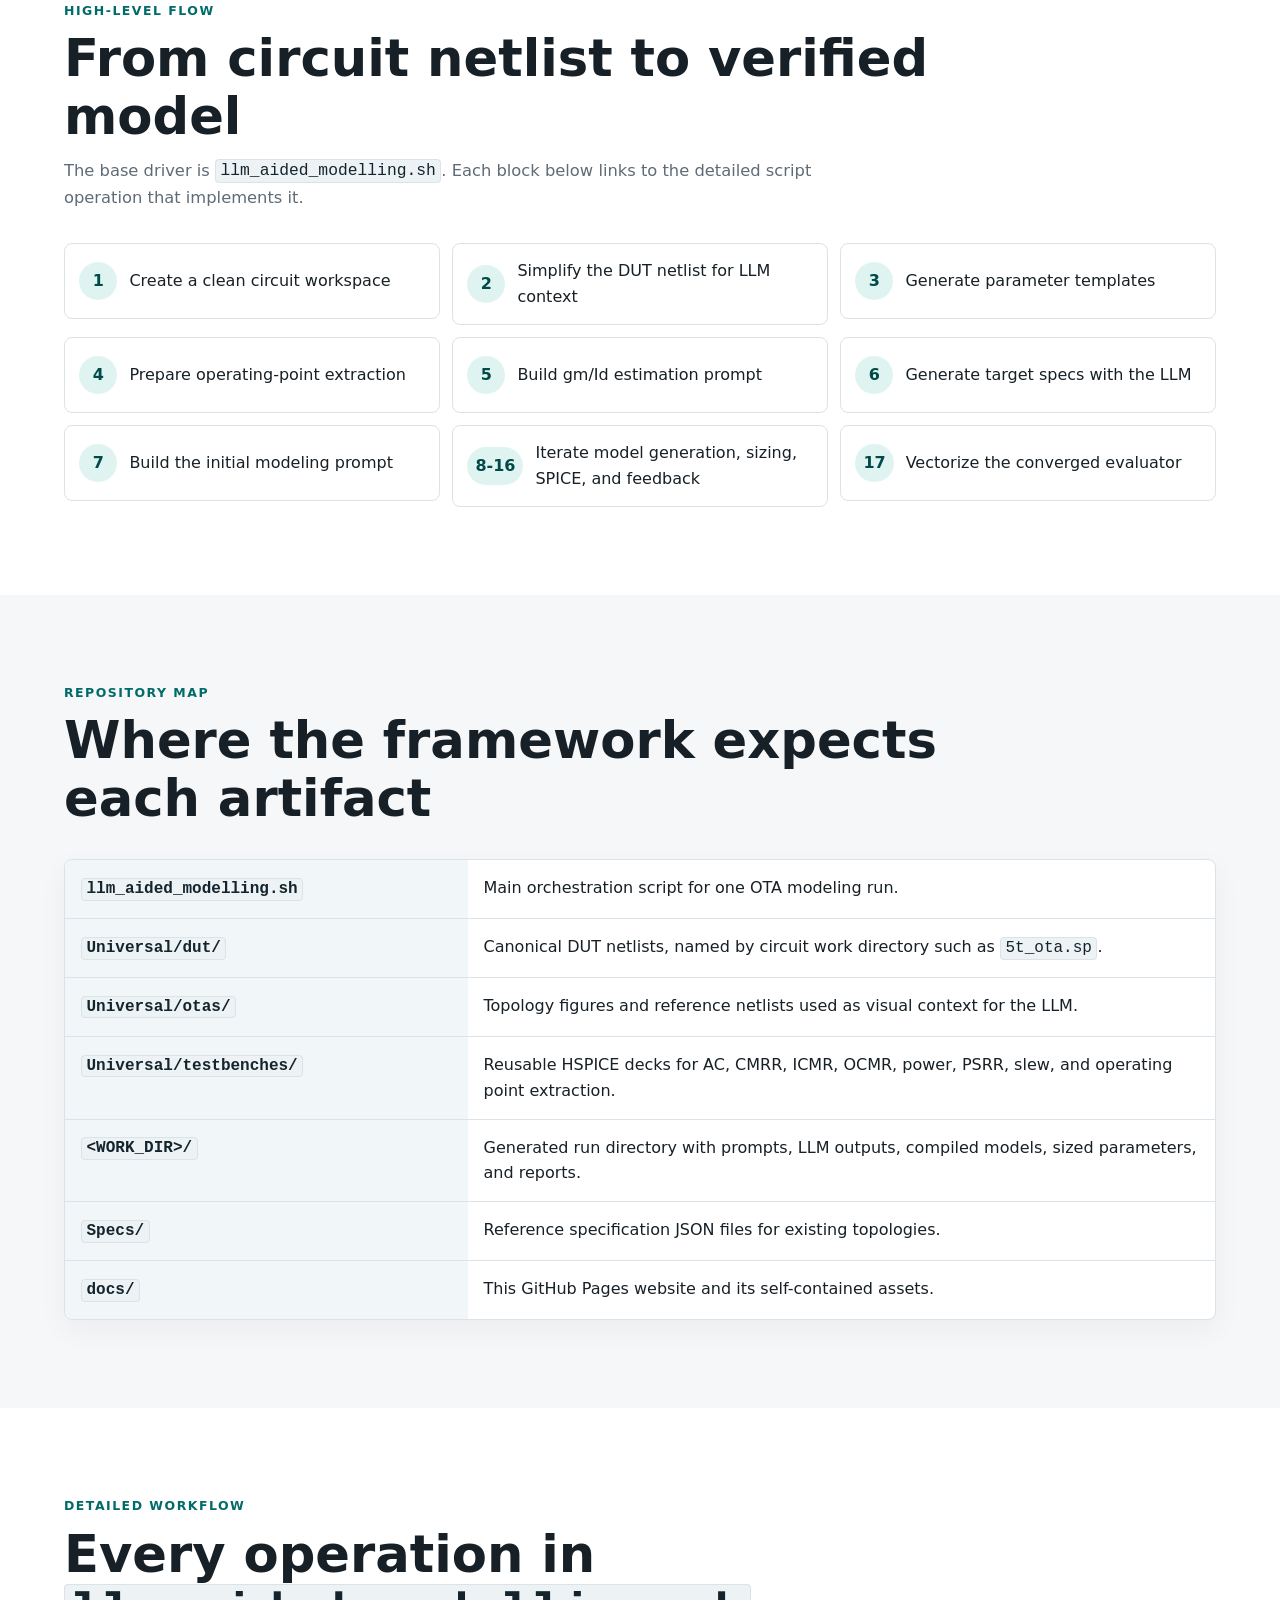
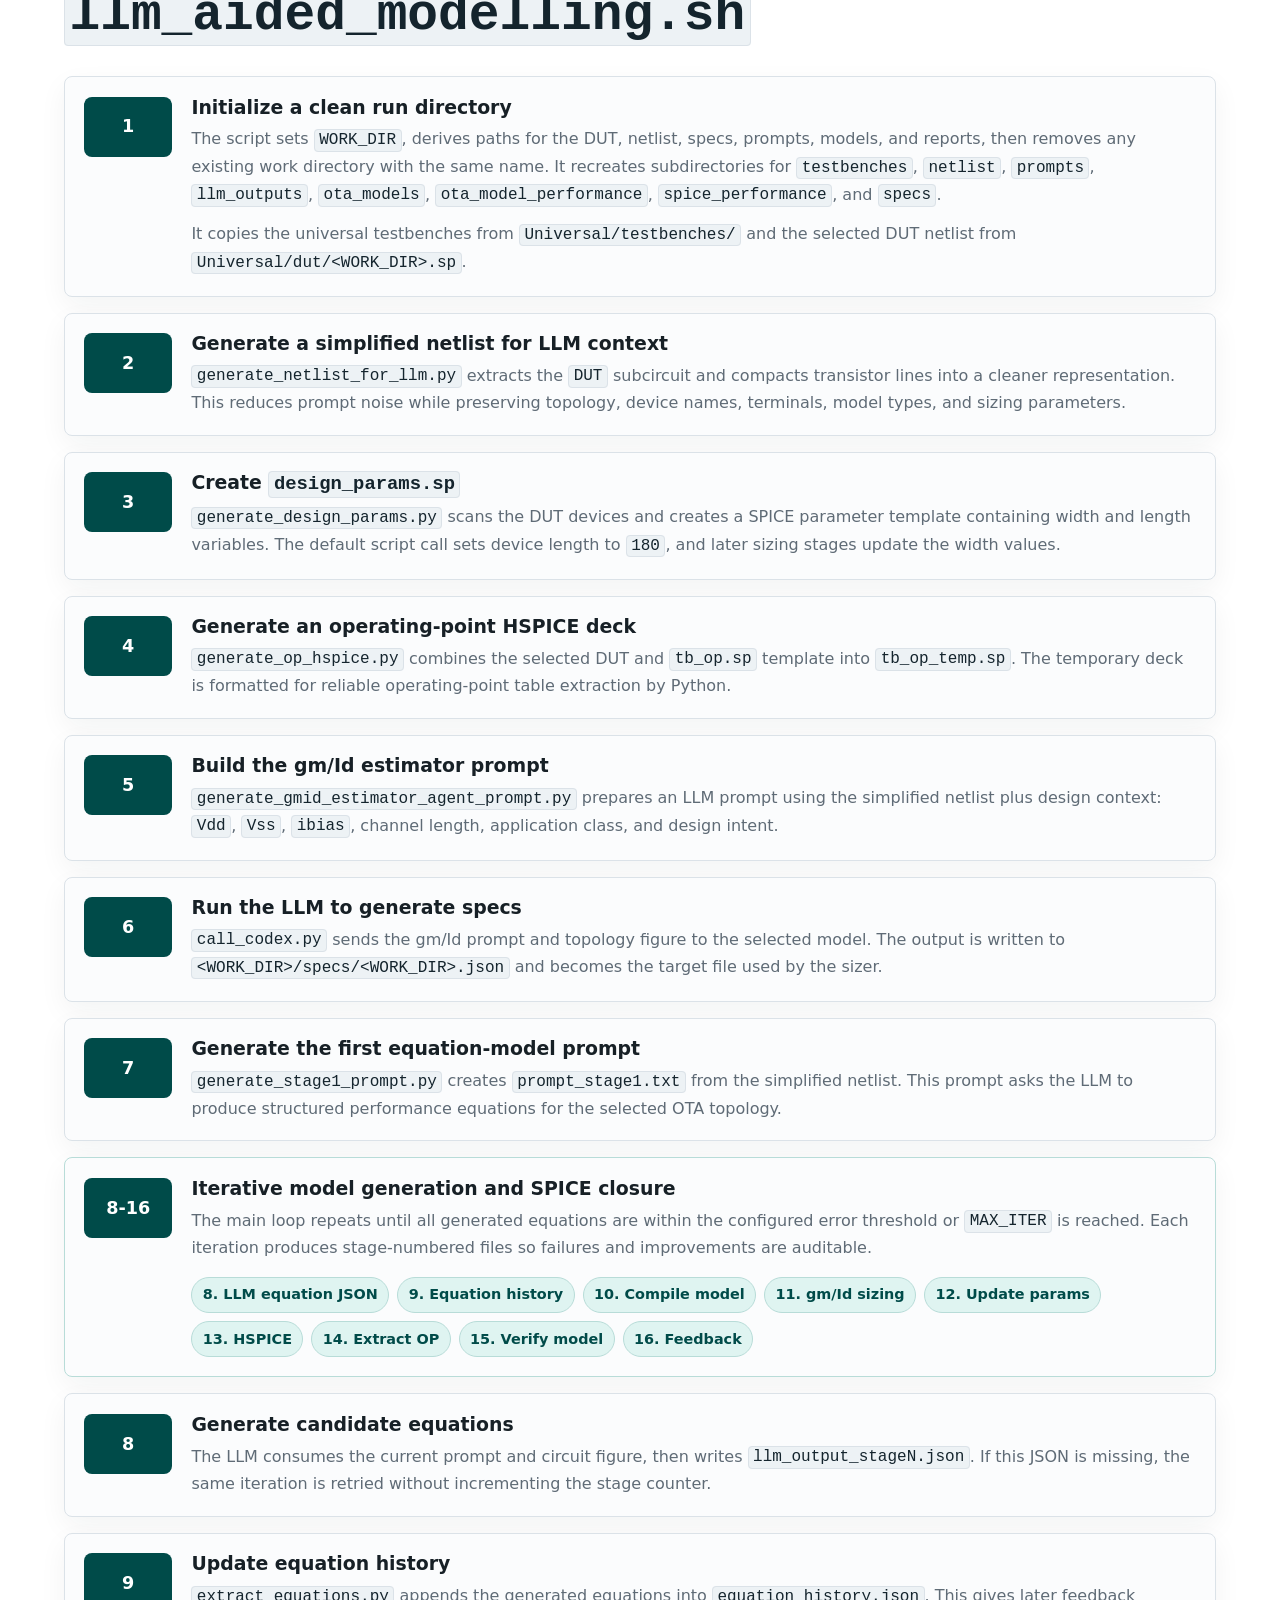
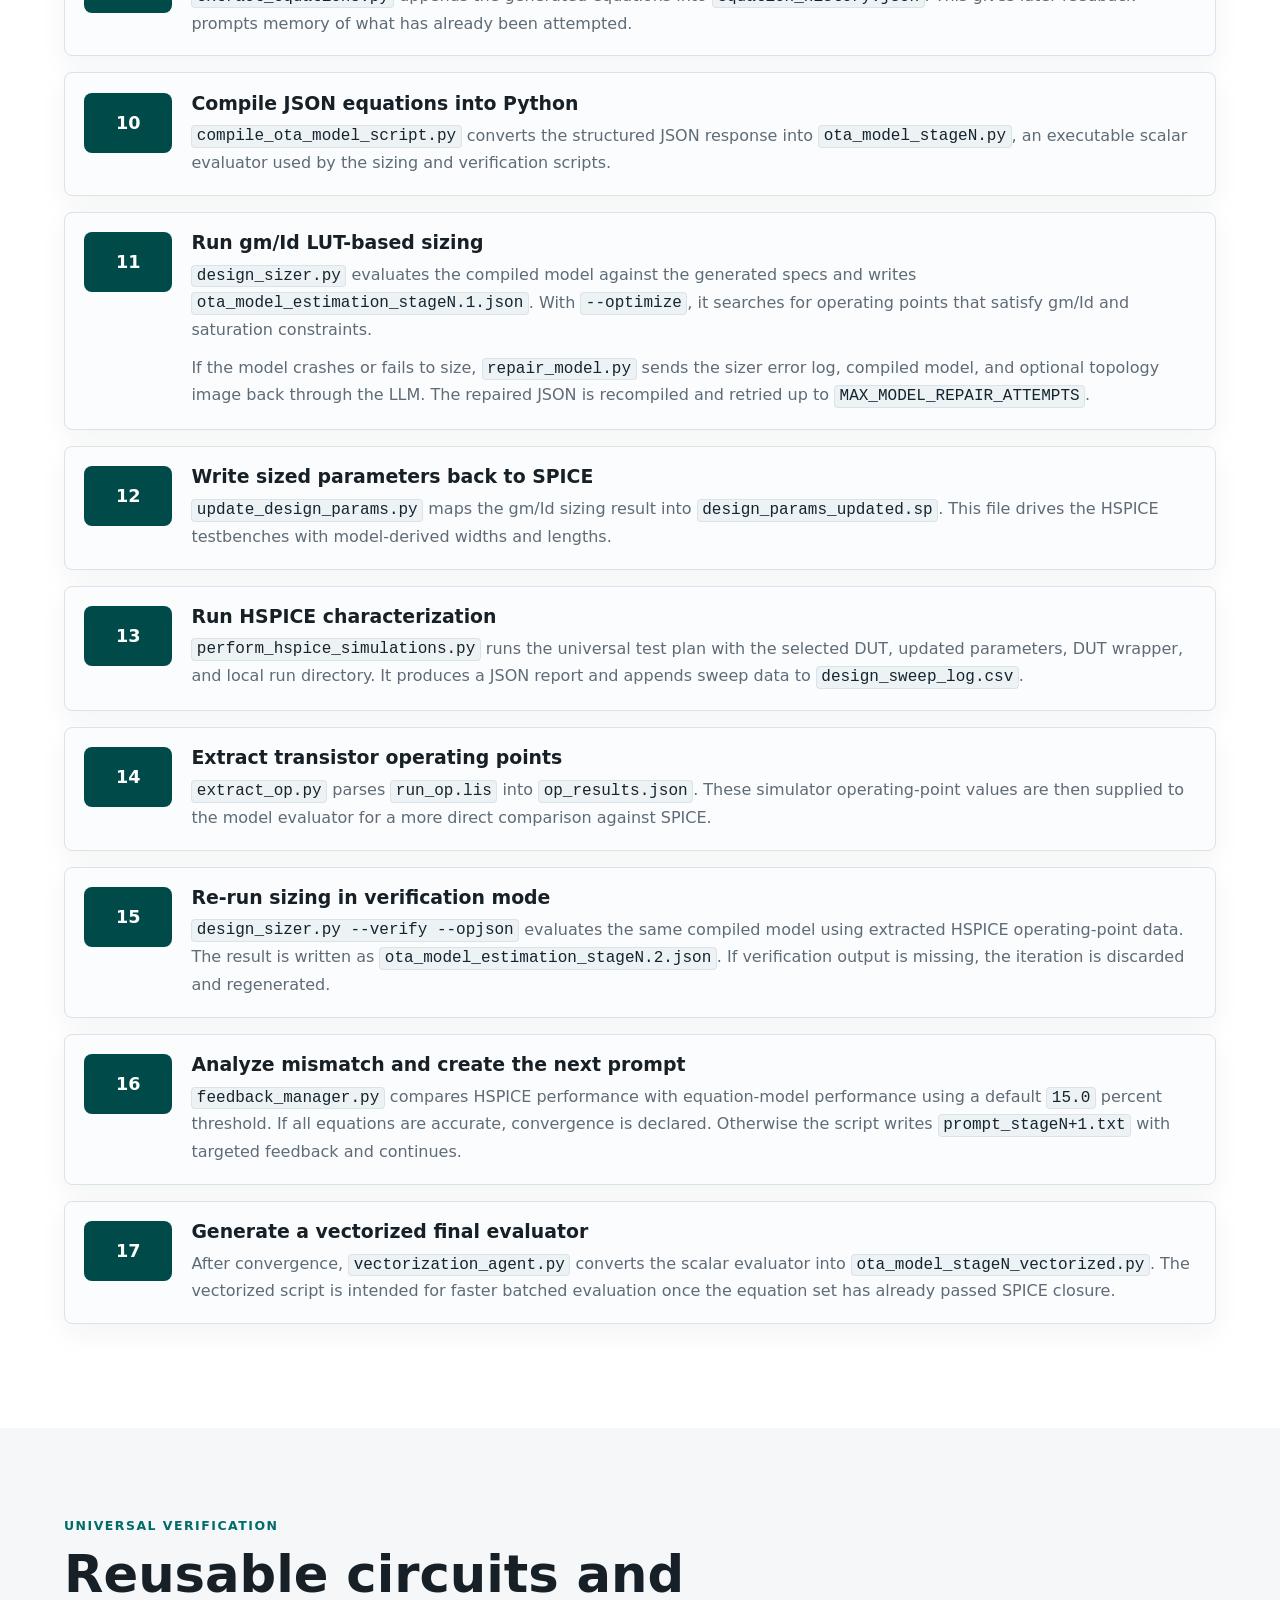
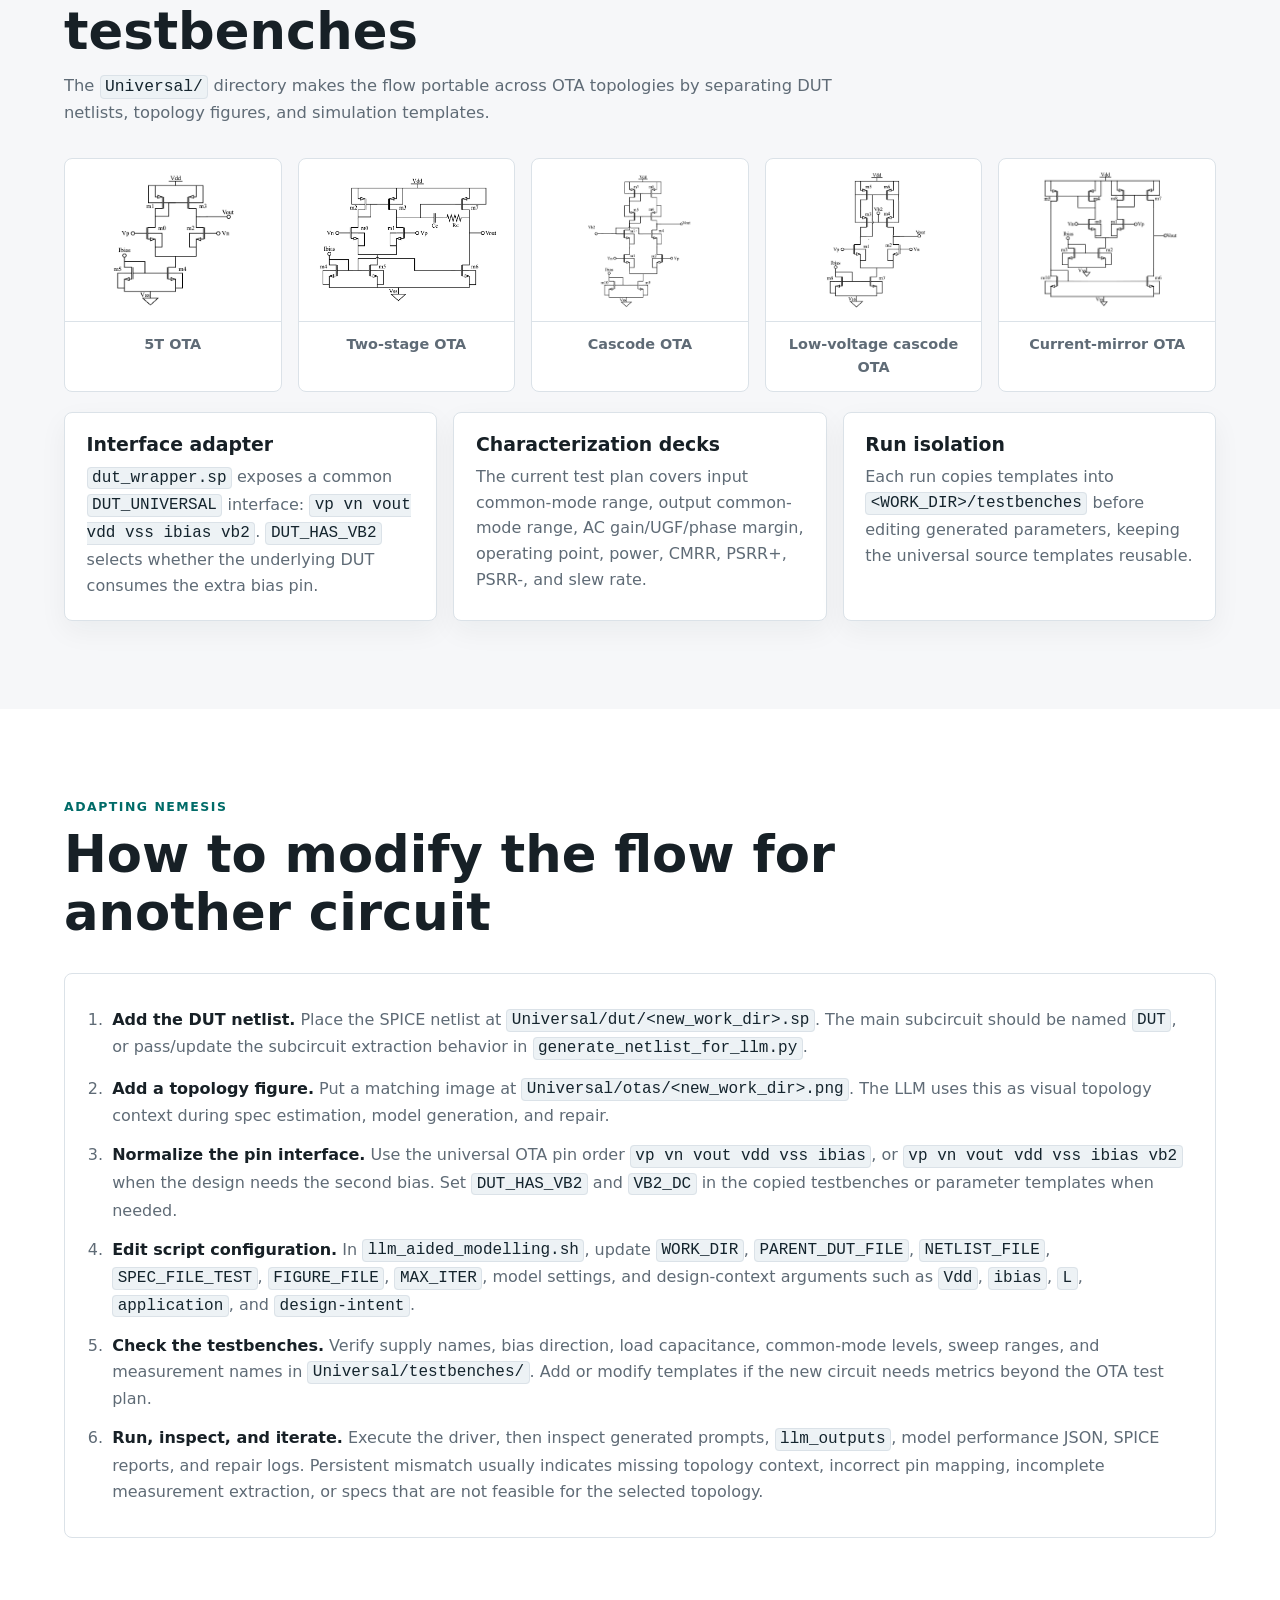
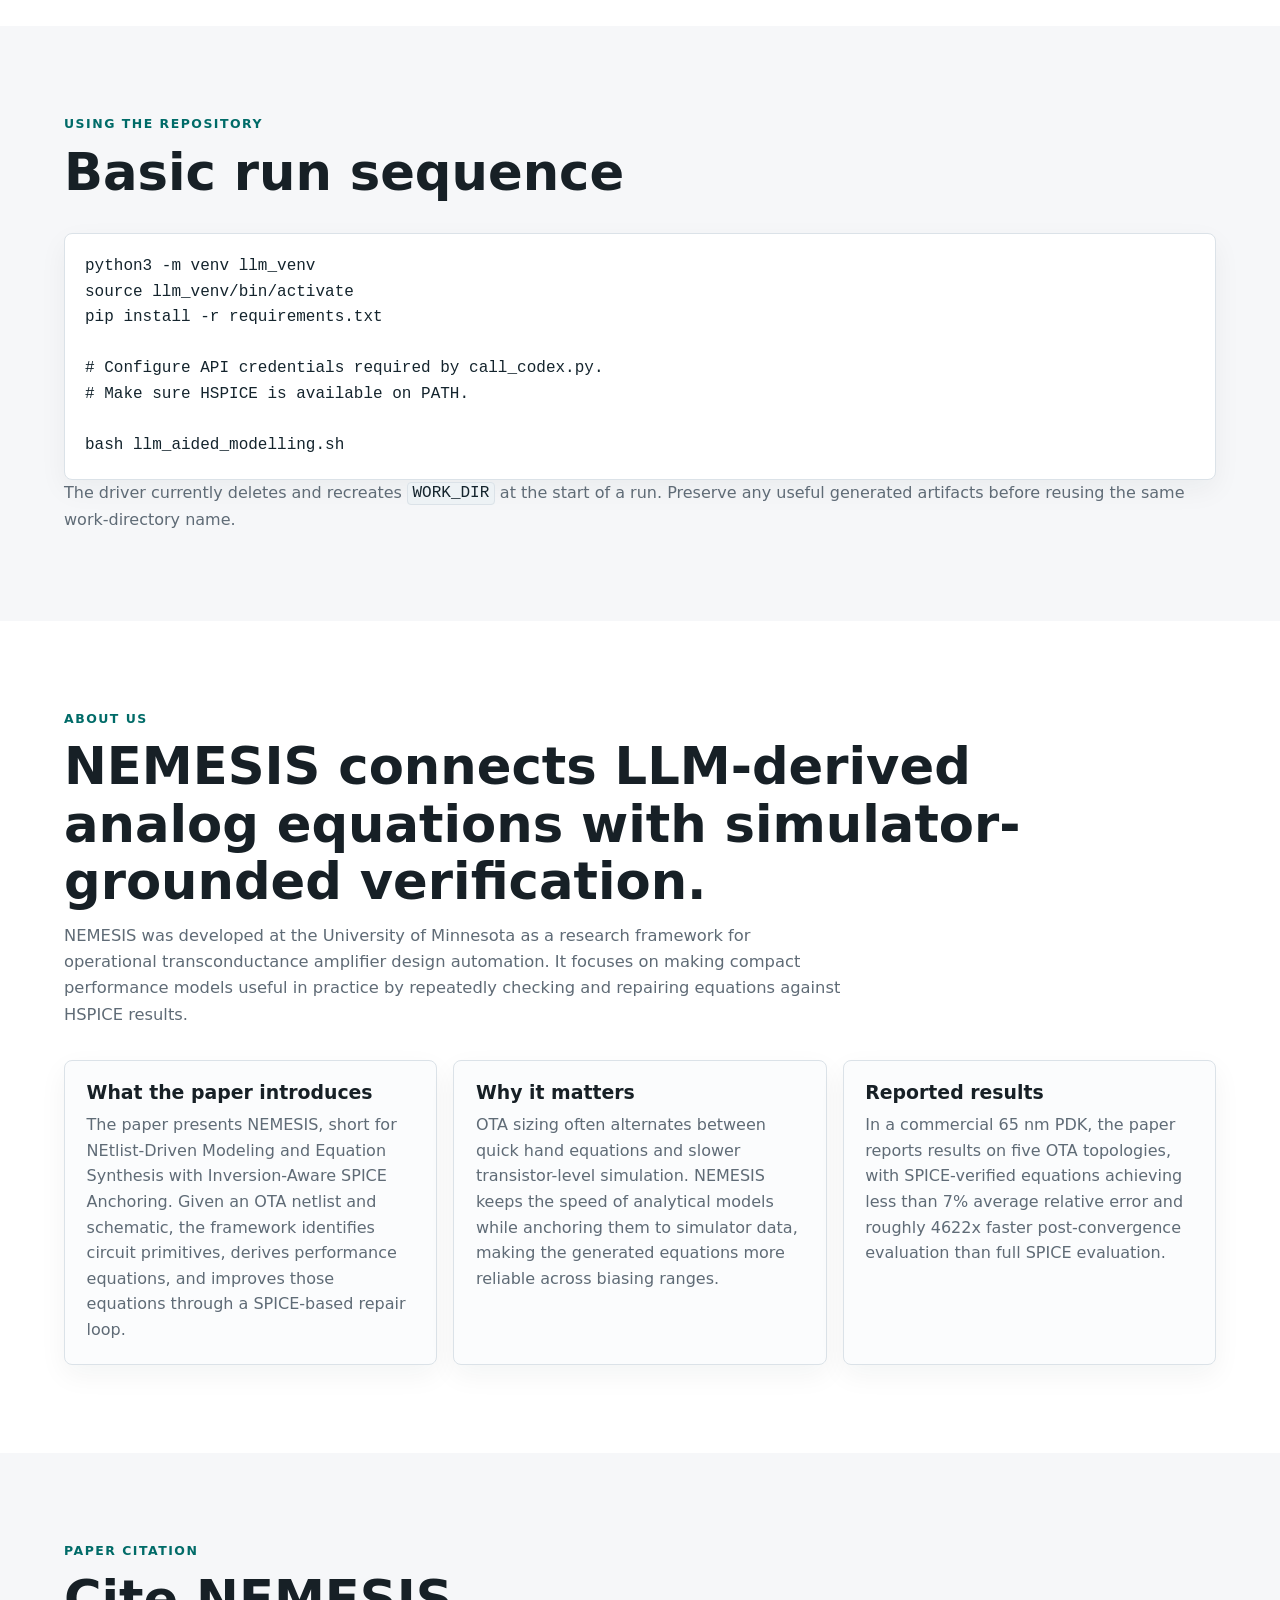
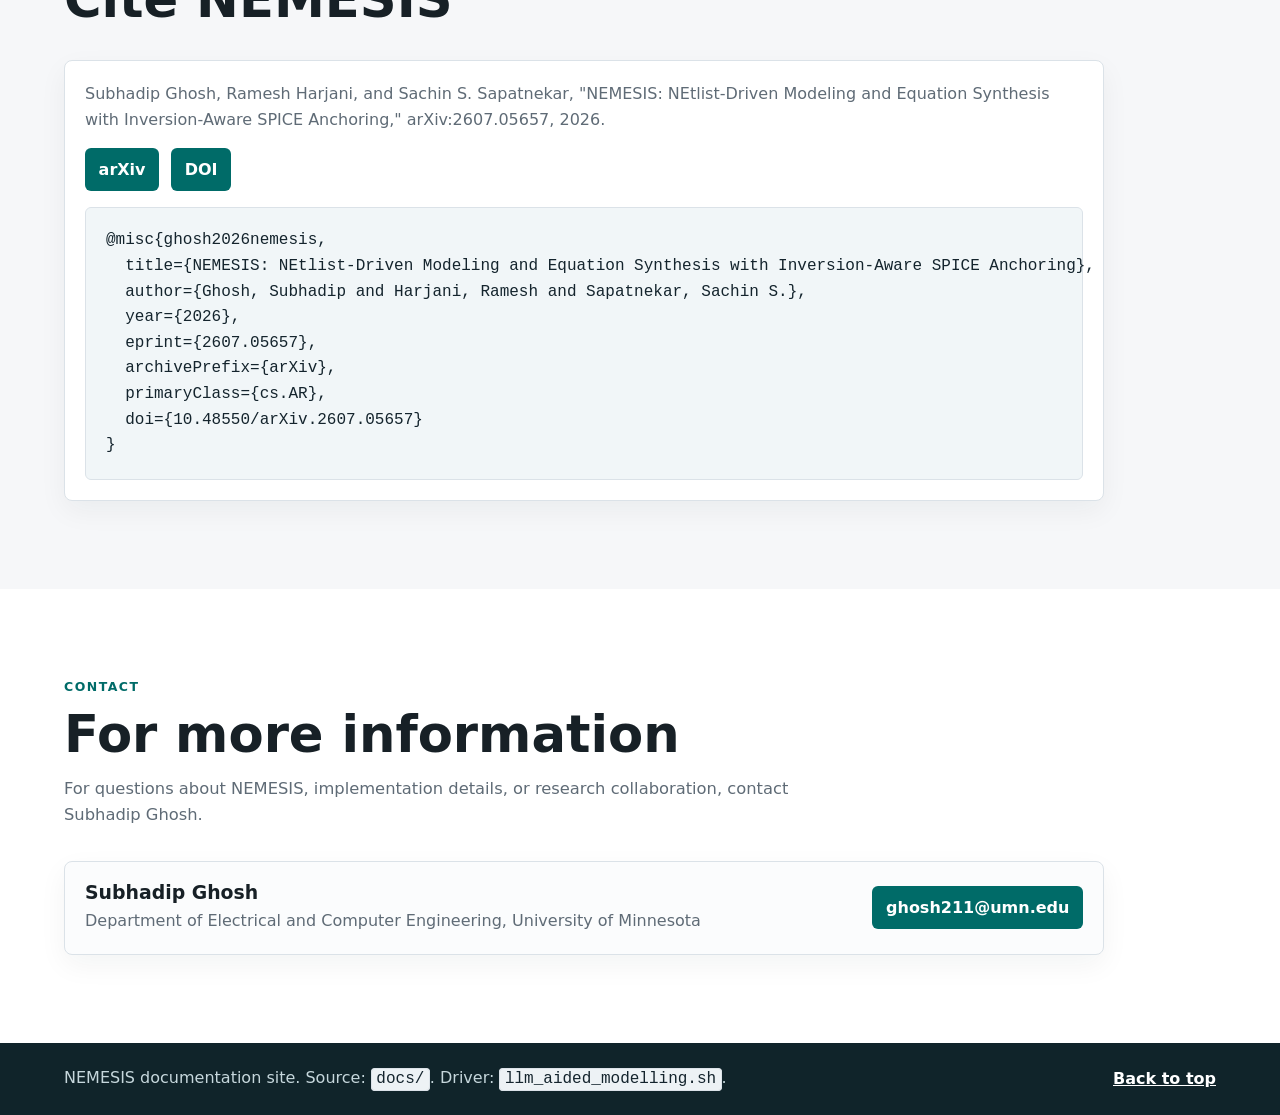
==== commit cab8875a: "Updating contact information on the website" ====
--- a/docs/index.html
+++ b/docs/index.html
@@ -21,6 +21,8 @@
           <a href="#universal">Universal Assets</a>
           <a href="#adapt">Modify for Circuits</a>
           <a href="#usage">Usage</a>
+          <a href="#about">About</a>
+          <a href="#contact">Contact</a>
         </div>
       </nav>
       <section class="hero" id="top">
@@ -34,6 +36,7 @@
           <div class="hero-actions" aria-label="Page shortcuts">
             <a class="button primary" href="#flow">View the flow</a>
             <a class="button secondary" href="#workflow">Read every step</a>
+            <a class="button secondary" href="#paper">Cite the paper</a>
           </div>
         </div>
         <div class="hero-panel" aria-label="Framework summary">
@@ -492,6 +495,92 @@
           Preserve any useful generated artifacts before reusing the same work-directory name.
         </p>
       </section>
+
+      <section class="section about-section" id="about">
+        <div class="section-heading">
+          <p class="eyebrow">About us</p>
+          <h2>NEMESIS connects LLM-derived analog equations with simulator-grounded verification.</h2>
+          <p>
+            NEMESIS was developed at the University of Minnesota as a research framework for
+            operational transconductance amplifier design automation. It focuses on making compact
+            performance models useful in practice by repeatedly checking and repairing equations
+            against HSPICE results.
+          </p>
+        </div>
+
+        <div class="about-grid">
+          <article>
+            <h3>What the paper introduces</h3>
+            <p>
+              The paper presents NEMESIS, short for NEtlist-Driven Modeling and Equation Synthesis
+              with Inversion-Aware SPICE Anchoring. Given an OTA netlist and schematic, the framework
+              identifies circuit primitives, derives performance equations, and improves those
+              equations through a SPICE-based repair loop.
+            </p>
+          </article>
+          <article>
+            <h3>Why it matters</h3>
+            <p>
+              OTA sizing often alternates between quick hand equations and slower transistor-level
+              simulation. NEMESIS keeps the speed of analytical models while anchoring them to
+              simulator data, making the generated equations more reliable across biasing ranges.
+            </p>
+          </article>
+          <article>
+            <h3>Reported results</h3>
+            <p>
+              In a commercial 65 nm PDK, the paper reports results on five OTA topologies, with
+              SPICE-verified equations achieving less than 7% average relative error and roughly
+              4622x faster post-convergence evaluation than full SPICE evaluation.
+            </p>
+          </article>
+        </div>
+      </section>
+
+      <section class="section paper-section" id="paper">
+        <div class="section-heading">
+          <p class="eyebrow">Paper citation</p>
+          <h2>Cite NEMESIS</h2>
+        </div>
+        <div class="citation-card">
+          <p>
+            Subhadip Ghosh, Ramesh Harjani, and Sachin S. Sapatnekar, "NEMESIS:
+            NEtlist-Driven Modeling and Equation Synthesis with Inversion-Aware SPICE Anchoring,"
+            arXiv:2607.05657, 2026.
+          </p>
+          <div class="citation-links" aria-label="Paper links">
+            <a href="https://arxiv.org/abs/2607.05657">arXiv</a>
+            <a href="https://doi.org/10.48550/arXiv.2607.05657">DOI</a>
+          </div>
+          <pre><code>@misc{ghosh2026nemesis,
+  title={NEMESIS: NEtlist-Driven Modeling and Equation Synthesis with Inversion-Aware SPICE Anchoring},
+  author={Ghosh, Subhadip and Harjani, Ramesh and Sapatnekar, Sachin S.},
+  year={2026},
+  eprint={2607.05657},
+  archivePrefix={arXiv},
+  primaryClass={cs.AR},
+  doi={10.48550/arXiv.2607.05657}
+}</code></pre>
+        </div>
+      </section>
+
+      <section class="section contact-section" id="contact">
+        <div class="section-heading">
+          <p class="eyebrow">Contact</p>
+          <h2>For more information</h2>
+          <p>
+            For questions about NEMESIS, implementation details, or research collaboration, contact
+            Subhadip Ghosh.
+          </p>
+        </div>
+        <div class="contact-card">
+          <div>
+            <h3>Subhadip Ghosh</h3>
+            <p>Department of Electrical and Computer Engineering, University of Minnesota</p>
+          </div>
+          <a class="contact-link" href="mailto:ghosh211@umn.edu">ghosh211@umn.edu</a>
+        </div>
+      </section>
     </main>
 
     <footer class="footer">
--- a/docs/styles.css
+++ b/docs/styles.css
@@ -231,7 +231,8 @@
 }
 
 .intro-grid,
-.cards {
+.cards,
+.about-grid {
   display: grid;
   gap: 1rem;
   grid-template-columns: repeat(3, minmax(0, 1fr));
@@ -239,9 +240,12 @@
 
 .intro-grid article,
 .cards article,
+.about-grid article,
 .step,
 .layout-table,
-.command-block {
+.command-block,
+.citation-card,
+.contact-card {
   background: var(--surface);
   border: 1px solid var(--line);
   border-radius: 8px;
@@ -250,19 +254,24 @@
 
 .section:nth-child(even) .intro-grid article,
 .section:nth-child(even) .cards article,
+.section:nth-child(even) .about-grid article,
 .section:nth-child(even) .step,
 .section:nth-child(even) .layout-table,
-.section:nth-child(even) .command-block {
+.section:nth-child(even) .command-block,
+.section:nth-child(even) .citation-card,
+.section:nth-child(even) .contact-card {
   background: #fbfcfd;
 }
 
 .intro-grid article,
-.cards article {
+.cards article,
+.about-grid article {
   padding: 1.35rem;
 }
 
 .intro-grid h3,
-.cards h3 {
+.cards h3,
+.about-grid h3 {
   margin-bottom: 0.55rem;
 }
 
@@ -433,6 +442,56 @@
   overflow-x: auto;
 }
 
+.citation-card {
+  max-width: 1040px;
+  overflow-x: auto;
+  padding: 1.25rem;
+}
+
+.citation-card pre {
+  background: #f1f6f8;
+  border: 1px solid var(--line);
+  border-radius: 6px;
+  margin-top: 1rem;
+}
+
+.citation-links {
+  display: flex;
+  flex-wrap: wrap;
+  gap: 0.75rem;
+  margin-top: 1rem;
+}
+
+.citation-links a,
+.contact-link {
+  background: var(--accent);
+  border-radius: 6px;
+  color: #ffffff;
+  display: inline-flex;
+  font-weight: 800;
+  min-height: 42px;
+  padding: 0.55rem 0.85rem;
+  text-decoration: none;
+}
+
+.citation-links a:hover,
+.contact-link:hover {
+  background: var(--accent-dark);
+}
+
+.contact-card {
+  align-items: center;
+  display: flex;
+  gap: 1rem;
+  justify-content: space-between;
+  max-width: 1040px;
+  padding: 1.25rem;
+}
+
+.contact-card h3 {
+  margin-bottom: 0.35rem;
+}
+
 pre {
   margin: 0;
   padding: 1.25rem;
@@ -469,6 +528,7 @@
   .hero,
   .intro-grid,
   .cards,
+  .about-grid,
   .flow-map {
     grid-template-columns: 1fr;
   }
@@ -543,4 +603,9 @@
     align-items: flex-start;
     flex-direction: column;
   }
-}
+
+  .contact-card {
+    align-items: flex-start;
+    flex-direction: column;
+  }
+}
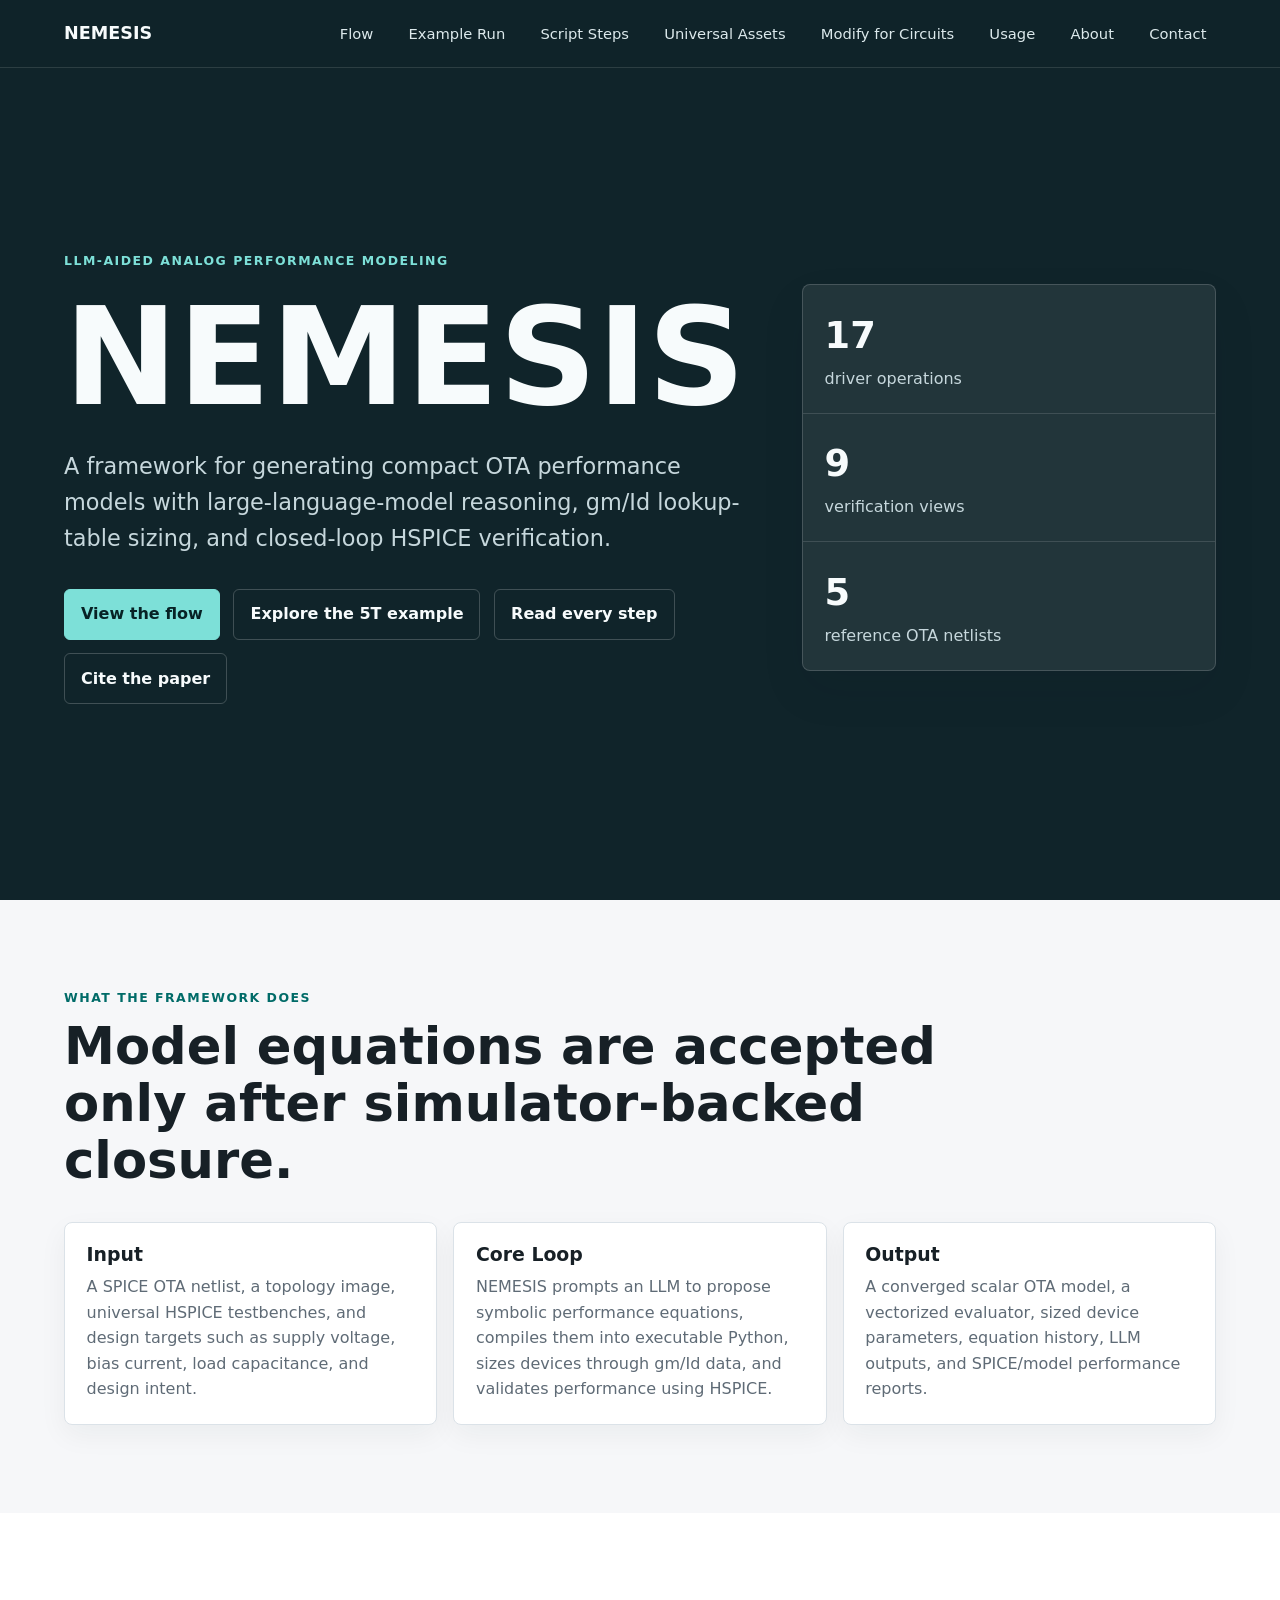
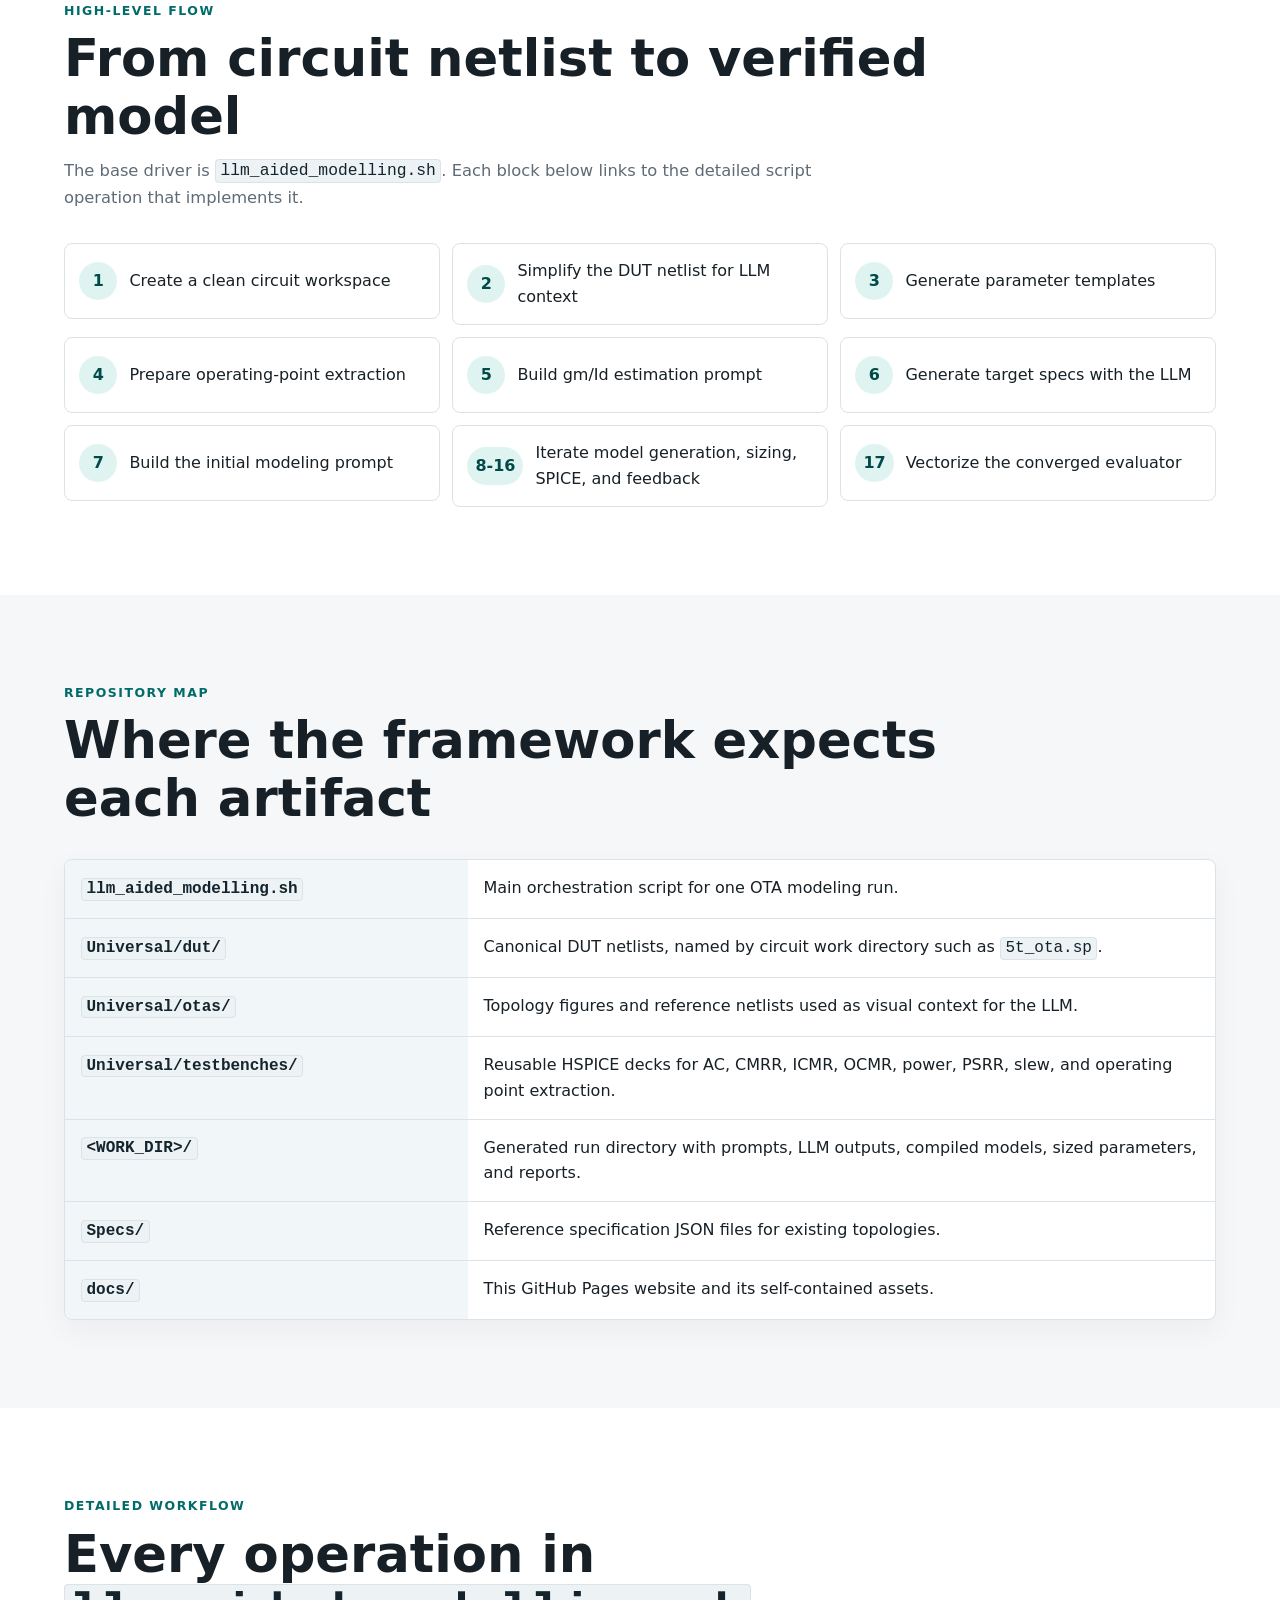
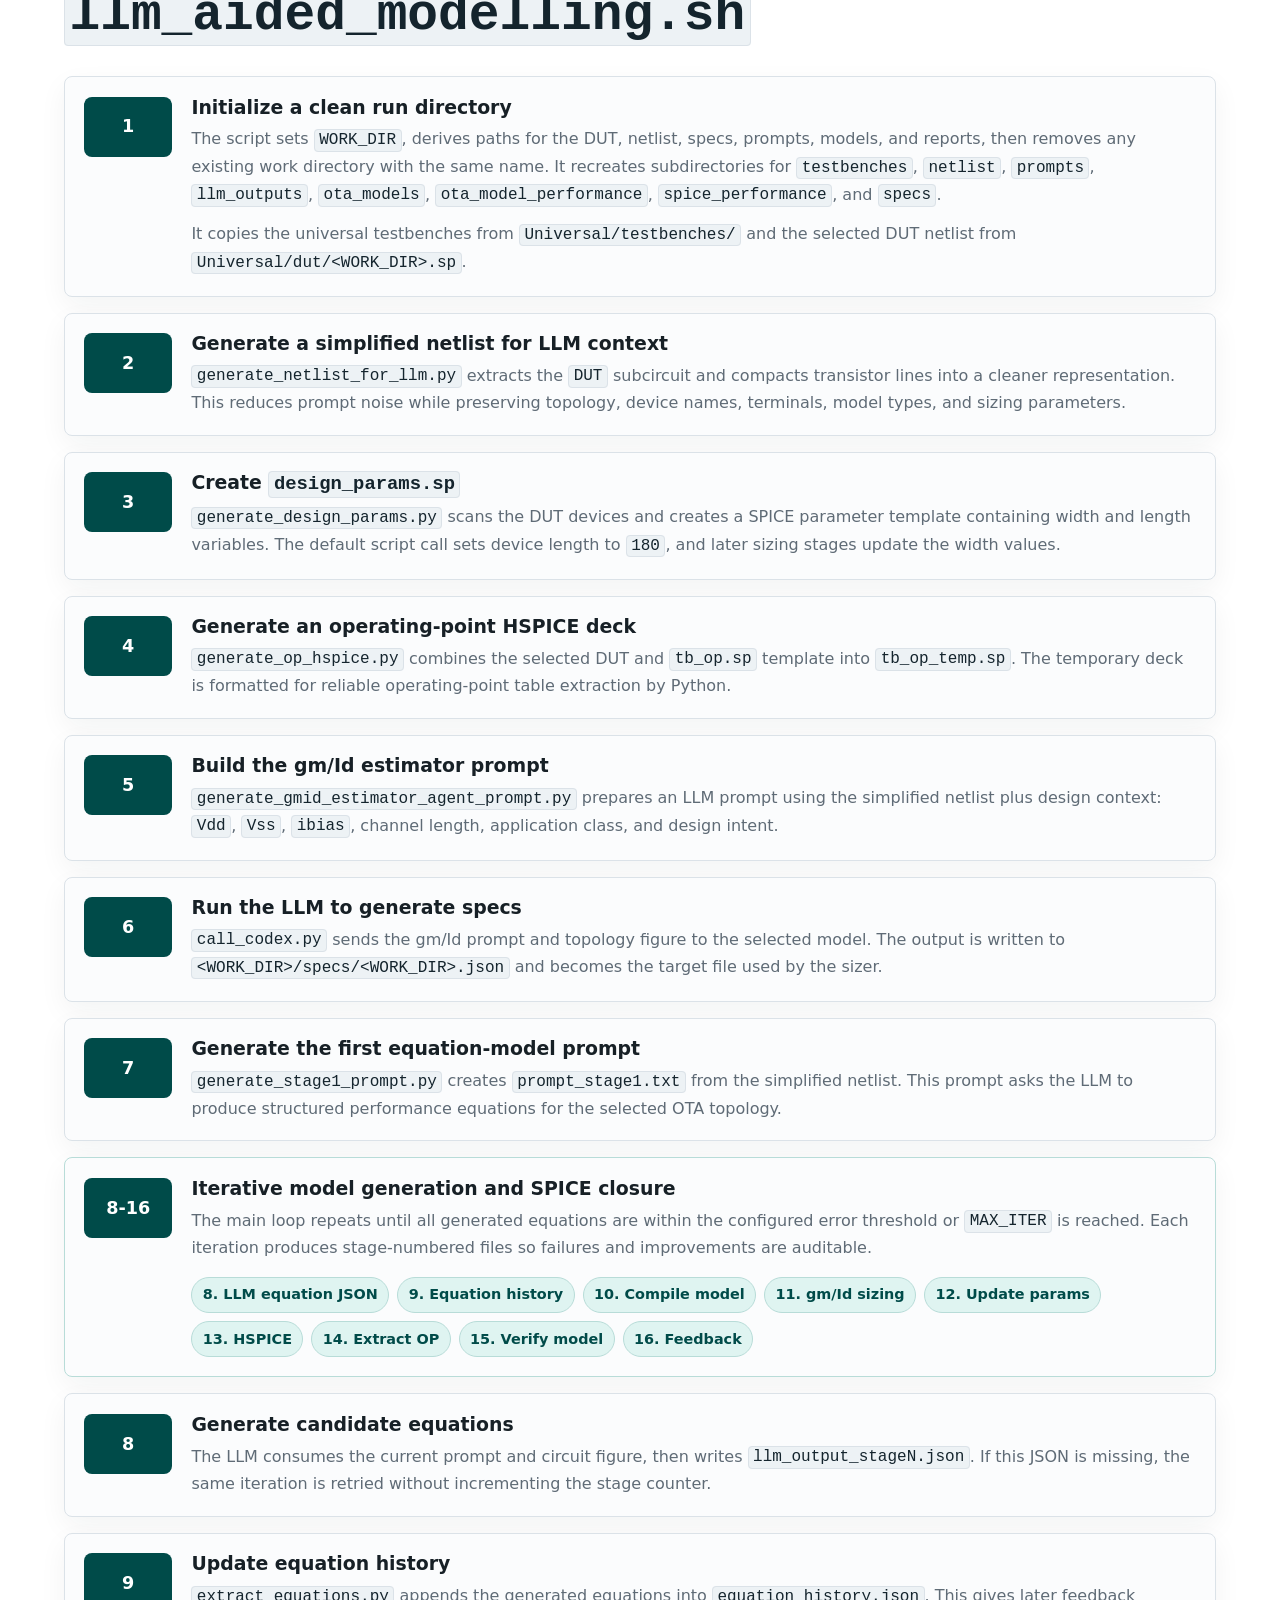
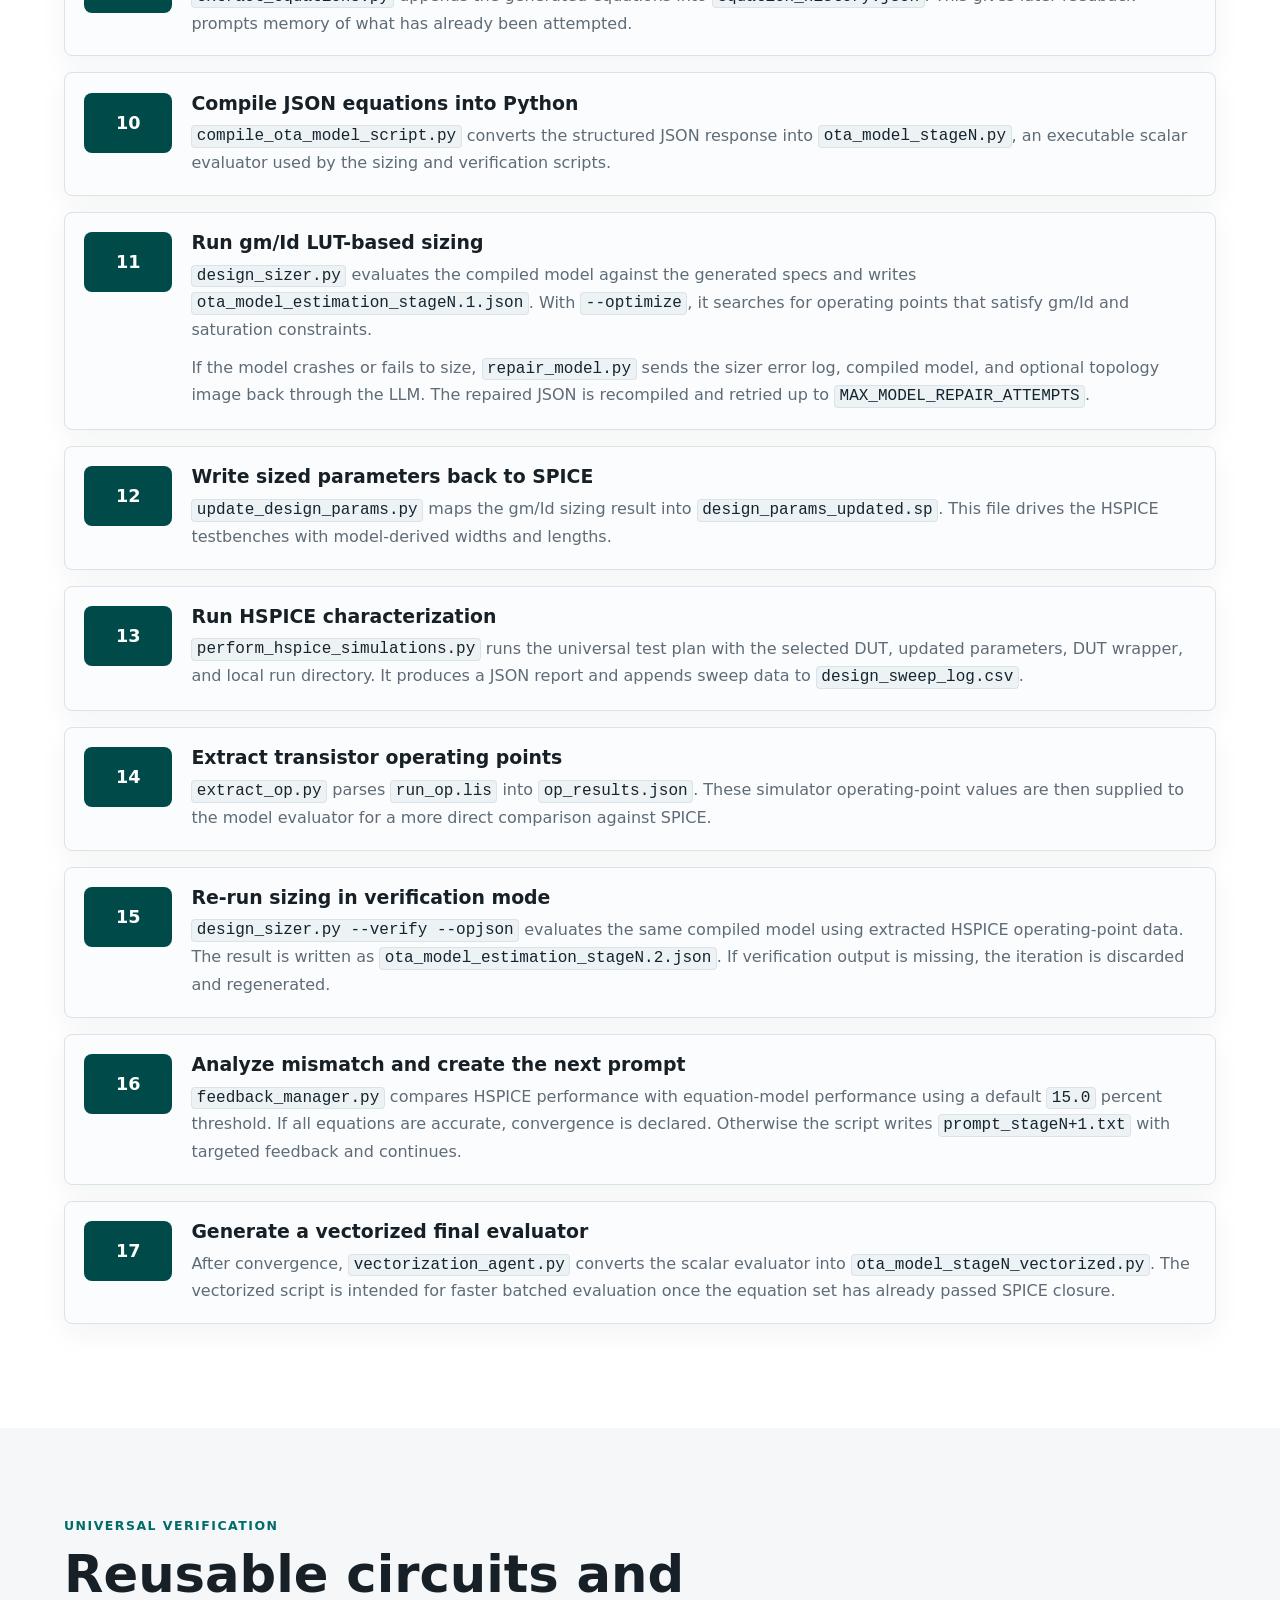
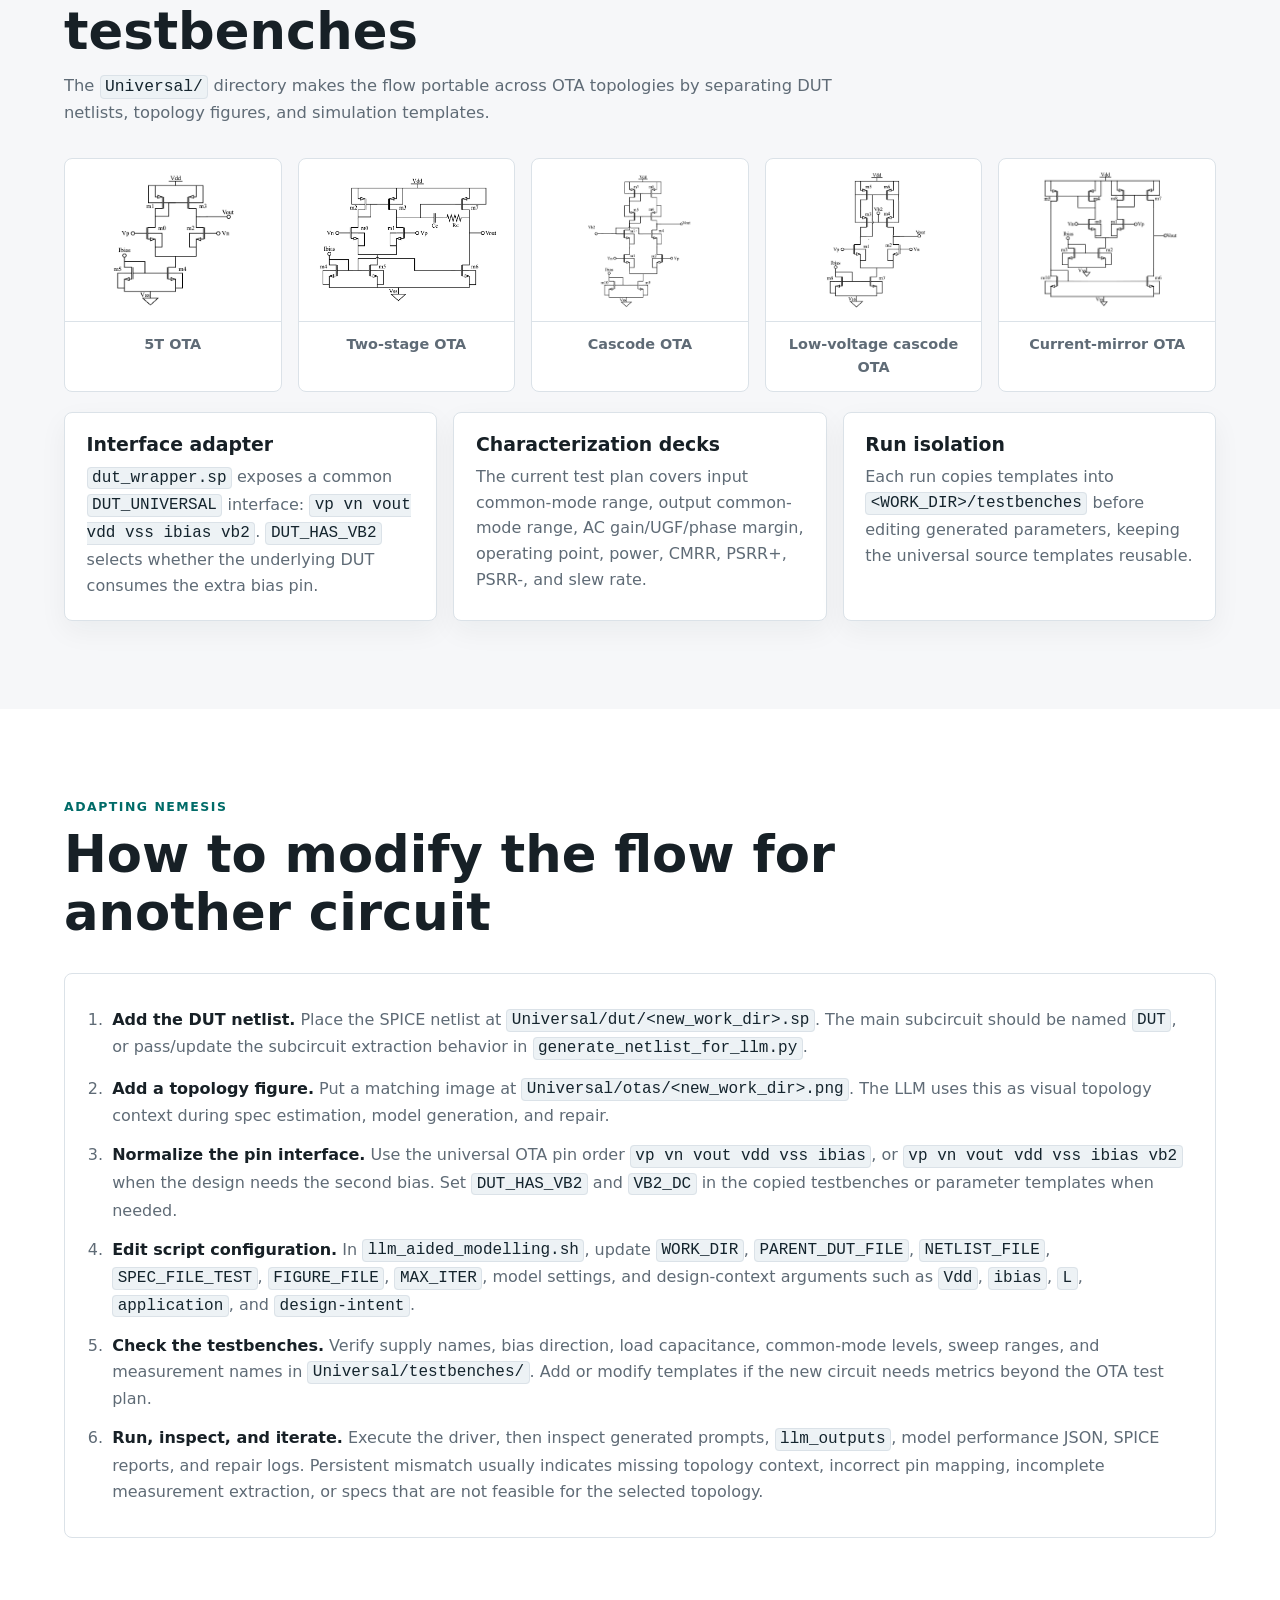
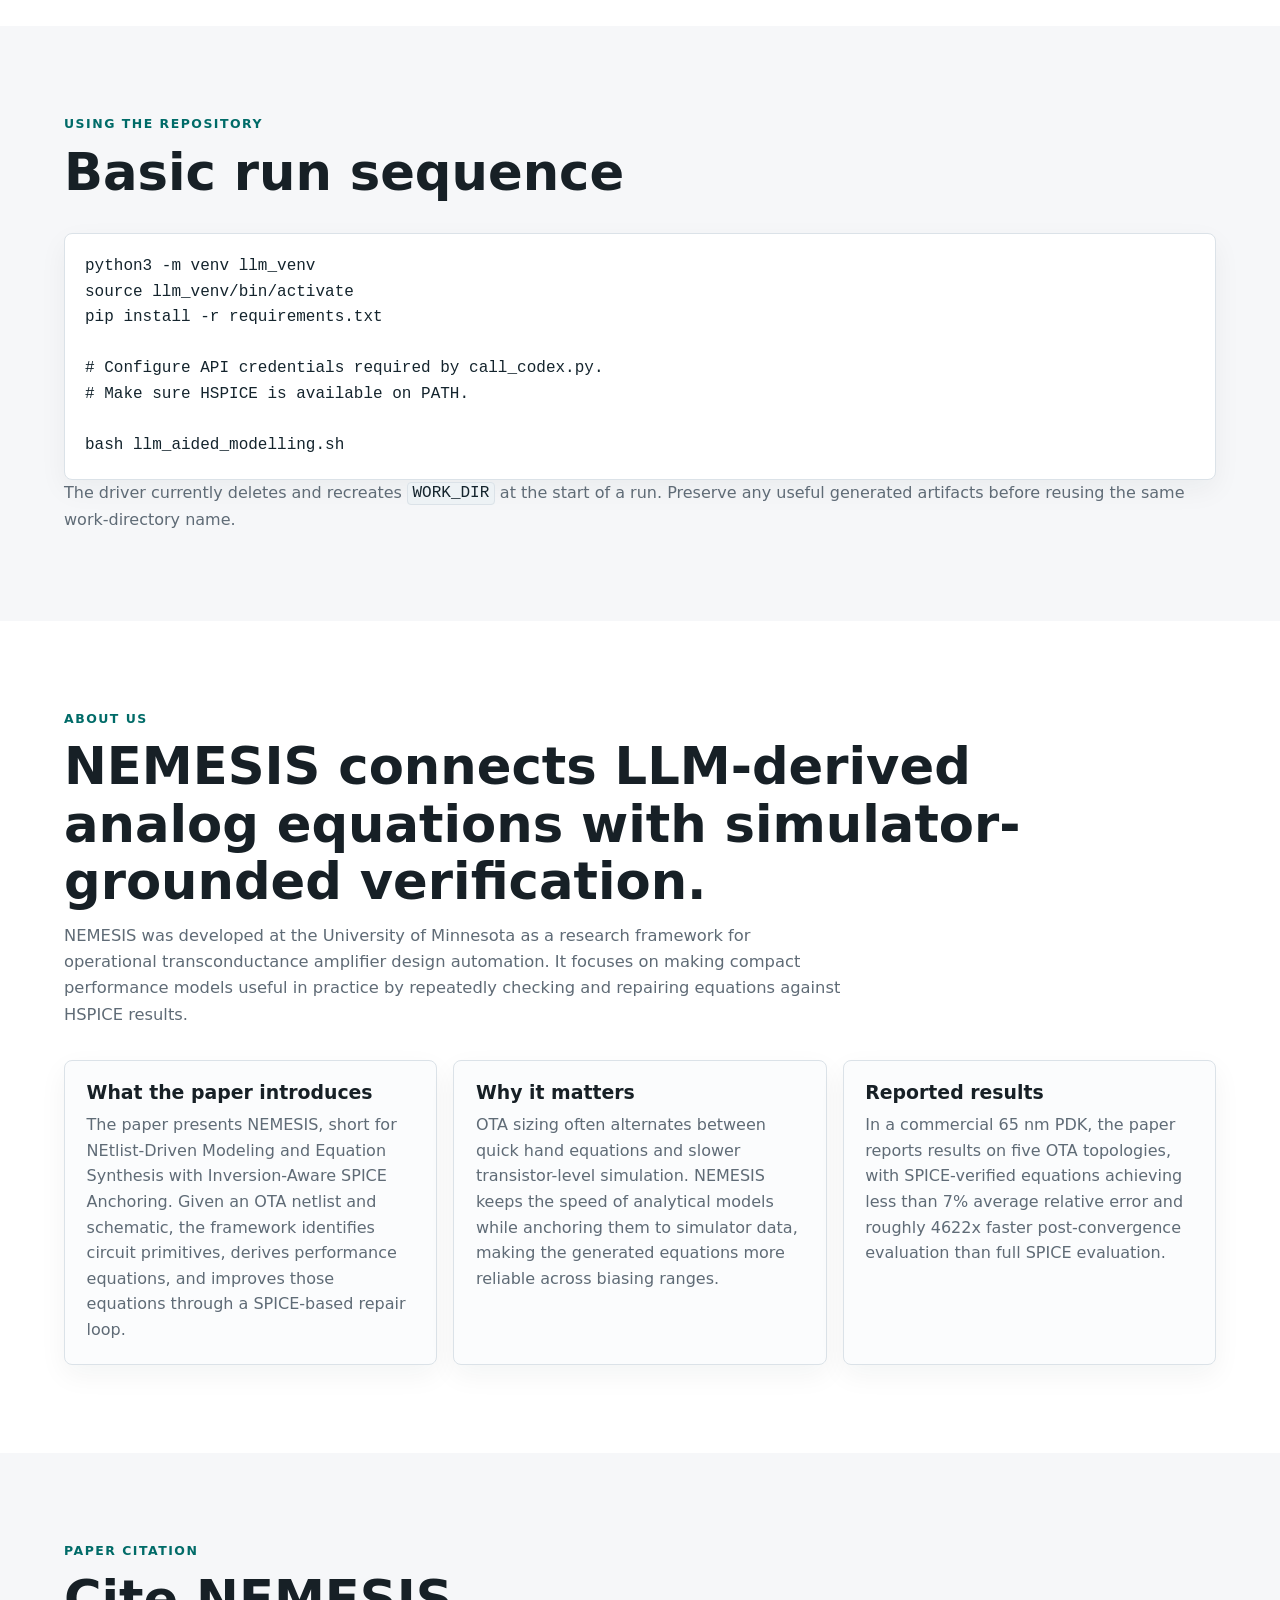
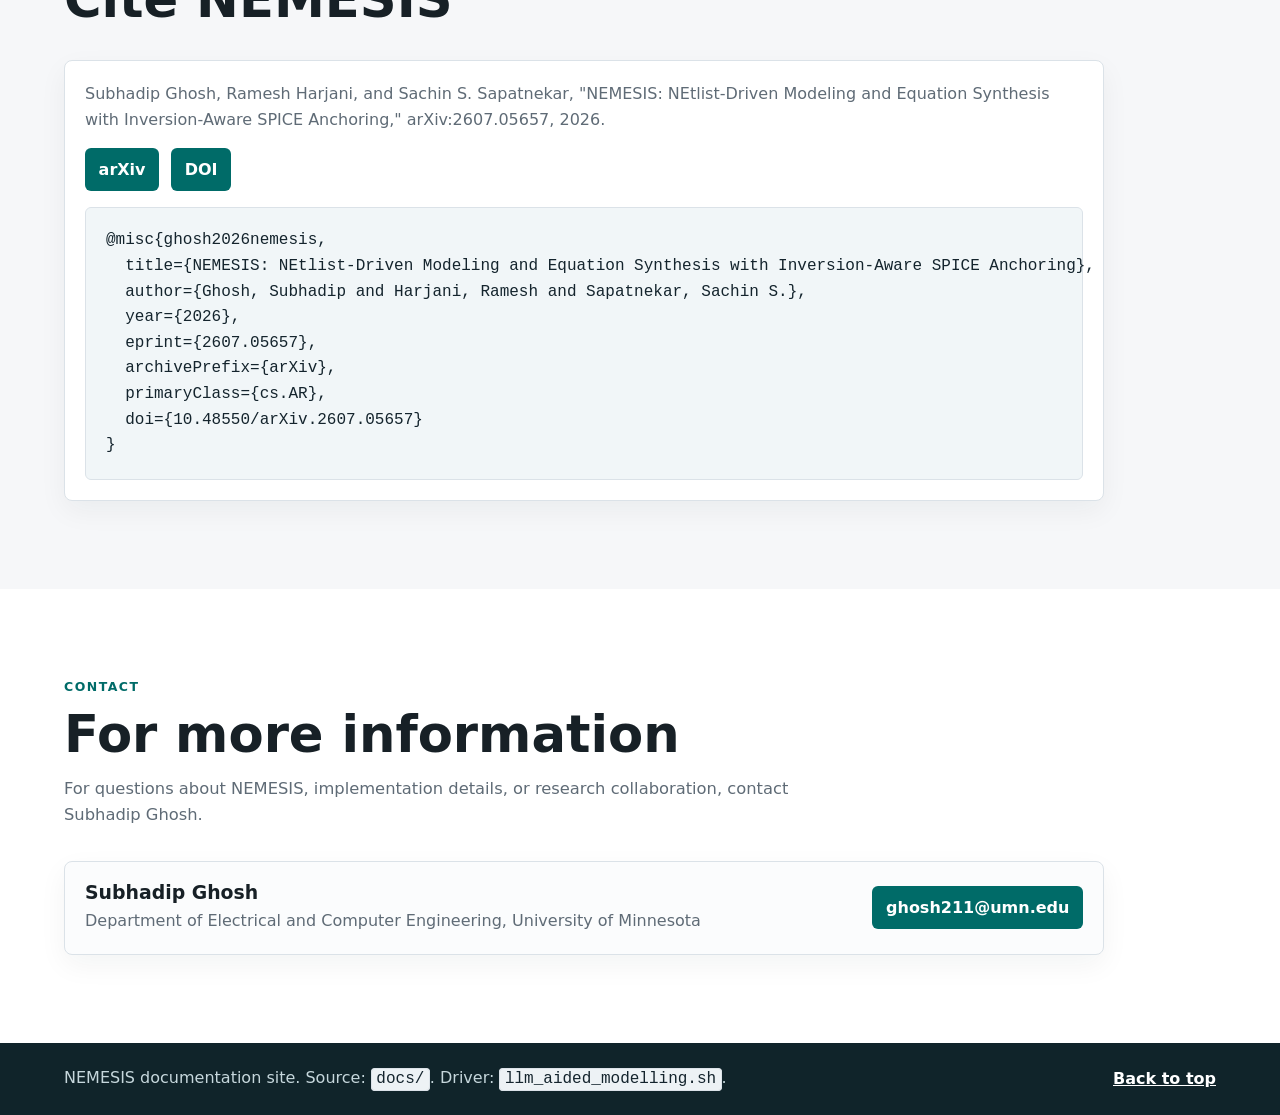
==== commit 0b5e7ad1: "Adding the documentation with example run" ====
--- a/docs/index.html
+++ b/docs/index.html
@@ -17,6 +17,7 @@
         <button class="nav-toggle" type="button" aria-expanded="false" aria-controls="site-nav">Menu</button>
         <div class="nav-links" id="site-nav">
           <a href="#flow">Flow</a>
+          <a href="example.html">Example Run</a>
           <a href="#workflow">Script Steps</a>
           <a href="#universal">Universal Assets</a>
           <a href="#adapt">Modify for Circuits</a>
@@ -35,6 +36,7 @@
           </p>
           <div class="hero-actions" aria-label="Page shortcuts">
             <a class="button primary" href="#flow">View the flow</a>
+            <a class="button secondary" href="example.html">Explore the 5T example</a>
             <a class="button secondary" href="#workflow">Read every step</a>
             <a class="button secondary" href="#paper">Cite the paper</a>
           </div>
--- a/docs/styles.css
+++ b/docs/styles.css
@@ -524,12 +524,152 @@
   font-weight: 800;
 }
 
+.compact-header {
+  min-height: auto;
+}
+
+.example-hero {
+  align-items: end;
+  display: grid;
+  gap: 3rem;
+  grid-template-columns: minmax(0, 1.3fr) minmax(300px, 0.7fr);
+  padding: 6rem 5vw;
+}
+
+.example-hero h1 {
+  font-size: clamp(2.8rem, 7vw, 6.5rem);
+  max-width: 900px;
+}
+
+.example-stats {
+  border: 1px solid rgba(255, 255, 255, 0.16);
+  border-radius: 8px;
+  display: grid;
+  grid-template-columns: repeat(2, minmax(0, 1fr));
+  overflow: hidden;
+}
+
+.example-stats div {
+  background: rgba(255, 255, 255, 0.07);
+  border: 1px solid rgba(255, 255, 255, 0.08);
+  display: flex;
+  flex-direction: column;
+  padding: 1.25rem;
+}
+
+.example-stats strong {
+  font-size: 2rem;
+}
+
+.example-stats span {
+  color: #c6d7dc;
+}
+
+.run-pipeline,
+.artifact-grid {
+  display: grid;
+  gap: 1rem;
+  grid-template-columns: repeat(3, minmax(0, 1fr));
+}
+
+.run-pipeline article,
+.artifact-grid article,
+.result-panel,
+.stage-reader {
+  background: var(--surface);
+  border: 1px solid var(--line);
+  border-radius: 8px;
+  padding: 1.25rem;
+}
+
+.run-pipeline article > span {
+  color: var(--accent);
+  display: block;
+  font-size: 0.8rem;
+  font-weight: 900;
+  margin-bottom: 1rem;
+}
+
+.run-pipeline h3,
+.artifact-grid h3 {
+  margin-bottom: 0.55rem;
+}
+
+.artifact-grid article > code {
+  display: inline-block;
+  margin-bottom: 1rem;
+}
+
+.artifact-grid a {
+  color: var(--accent-dark);
+  display: inline-block;
+  font-weight: 800;
+  margin-top: 1rem;
+}
+
+.stage-reader {
+  margin: 0 0 1rem;
+  padding-left: 3rem;
+}
+
+.stage-reader li {
+  color: var(--muted);
+  margin: 0.8rem 0;
+  padding-left: 0.25rem;
+}
+
+.stage-reader strong,
+.callout strong {
+  color: var(--ink);
+}
+
+.result-panel {
+  display: grid;
+  gap: 1.25rem;
+}
+
+.comparison-table {
+  display: grid;
+  grid-template-columns: 1.4fr repeat(3, 1fr);
+  overflow-x: auto;
+}
+
+.comparison-table > div {
+  border-bottom: 1px solid var(--line);
+  min-width: 120px;
+  padding: 0.7rem;
+}
+
+.comparison-table > div:nth-last-child(-n + 4) {
+  border-bottom: 0;
+}
+
+.comparison-table .table-head {
+  background: #f1f6f8;
+  color: var(--ink);
+  font-weight: 800;
+}
+
+.callout {
+  background: #fff6df;
+  border-left: 4px solid var(--warning);
+  padding: 0.9rem 1rem;
+}
+
+.section-note {
+  margin-top: 1rem;
+  max-width: 1000px;
+}
+
 @media (max-width: 980px) {
   .hero,
+  .example-hero,
   .intro-grid,
   .cards,
   .about-grid,
-  .flow-map {
+  .flow-map,
+  .run-pipeline,
+  .artifact-grid {
     grid-template-columns: 1fr;
   }
 
